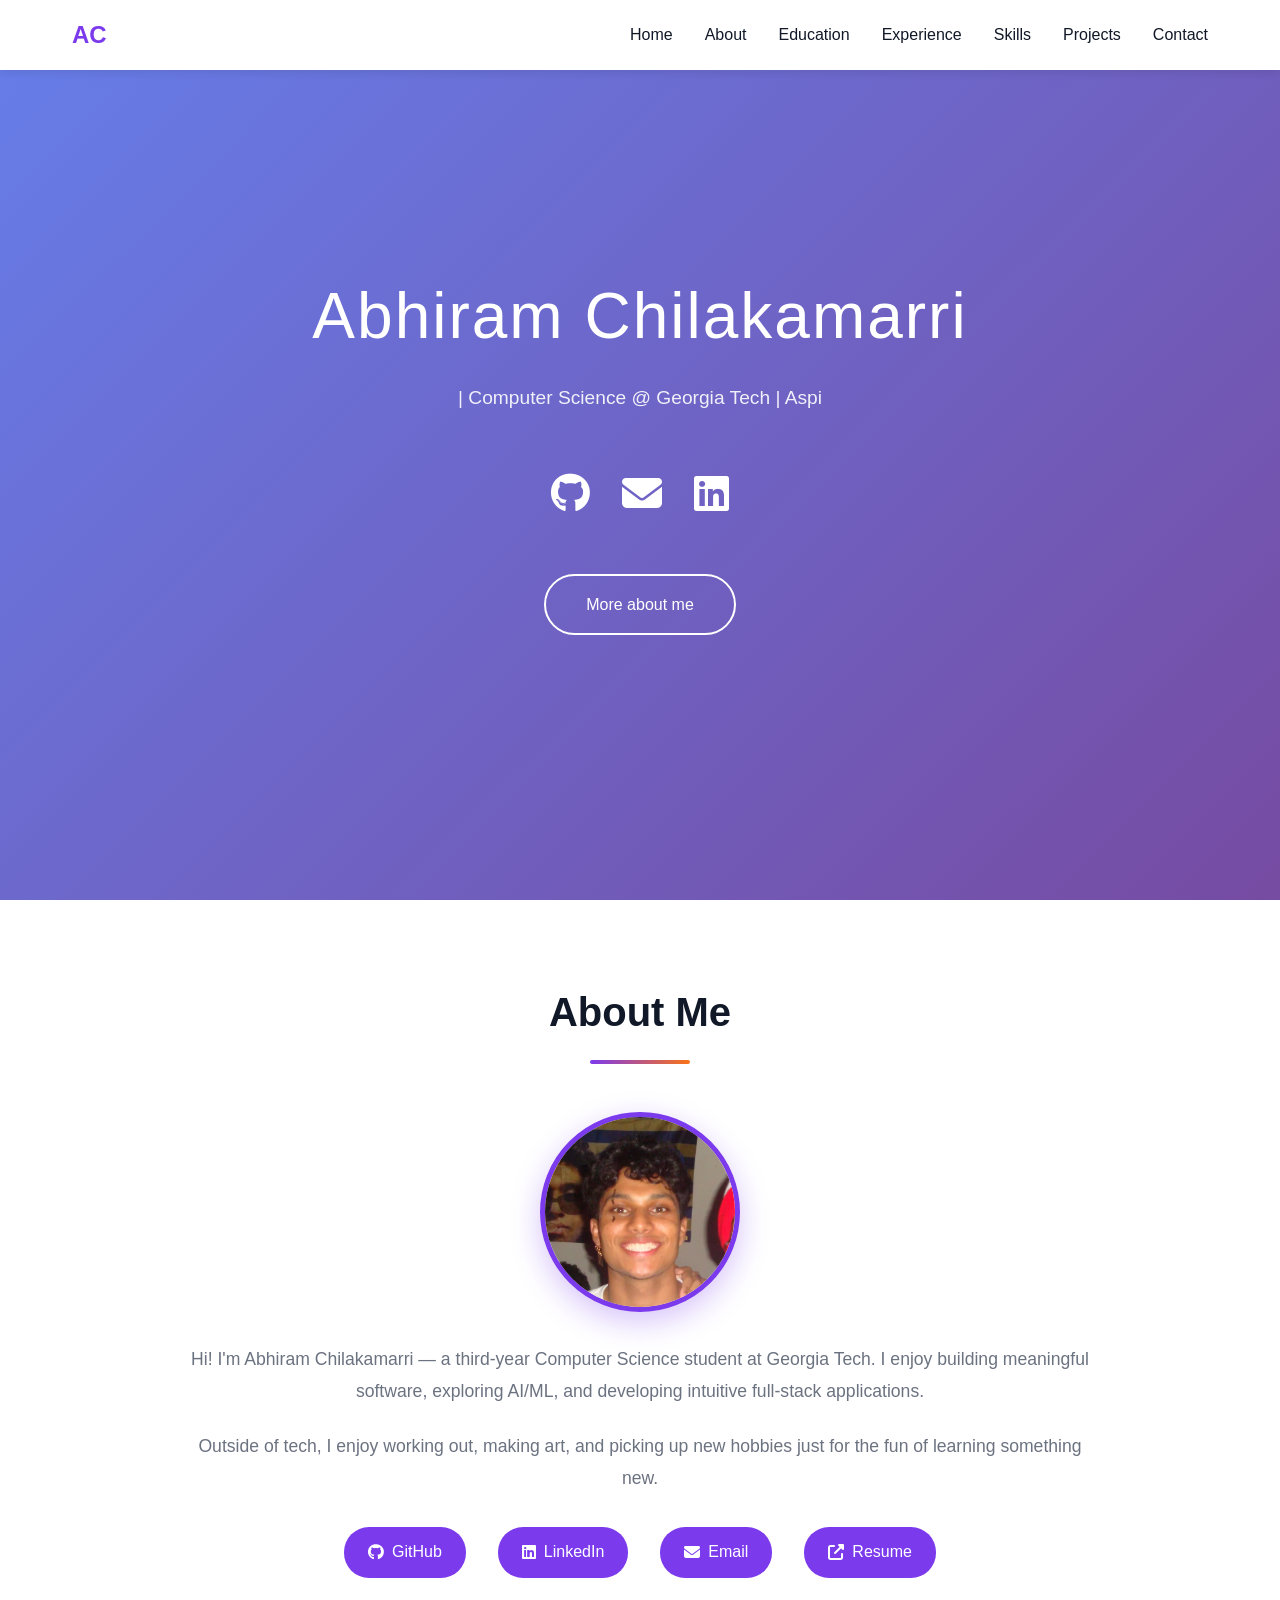
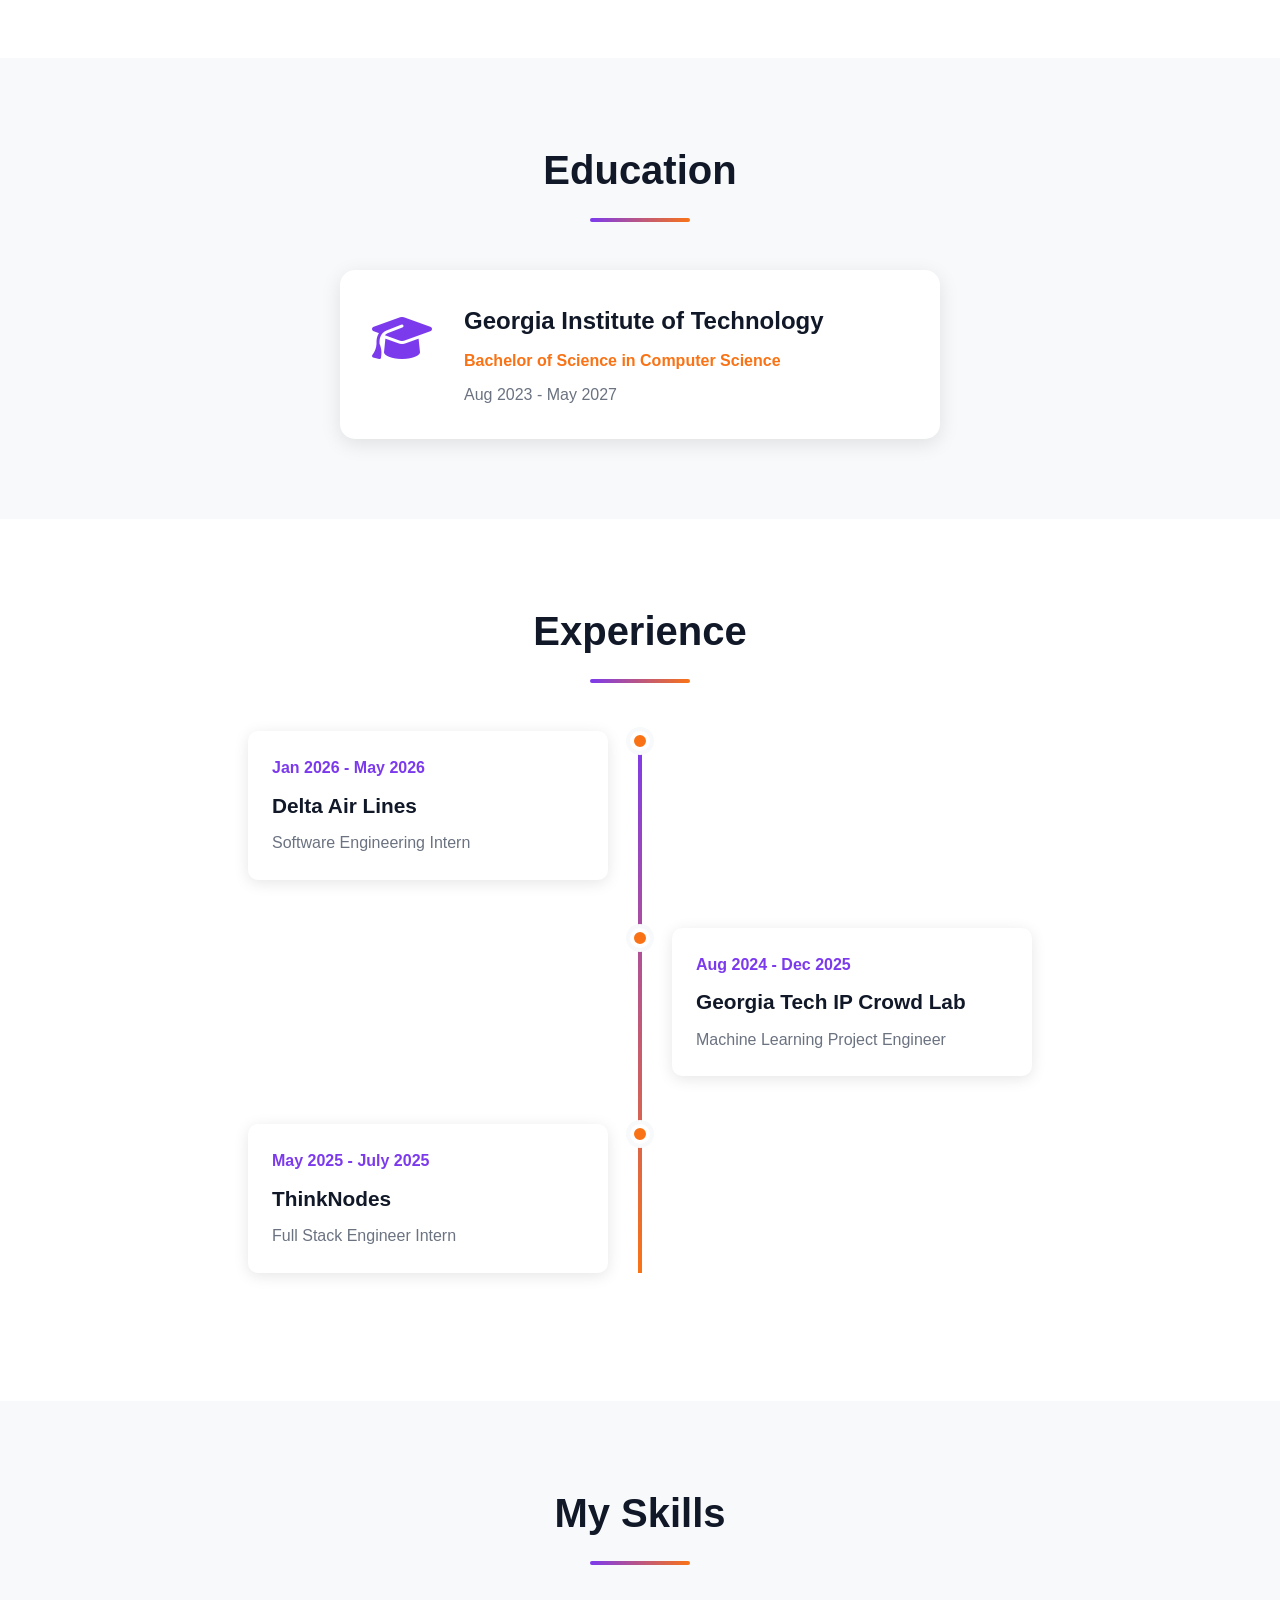
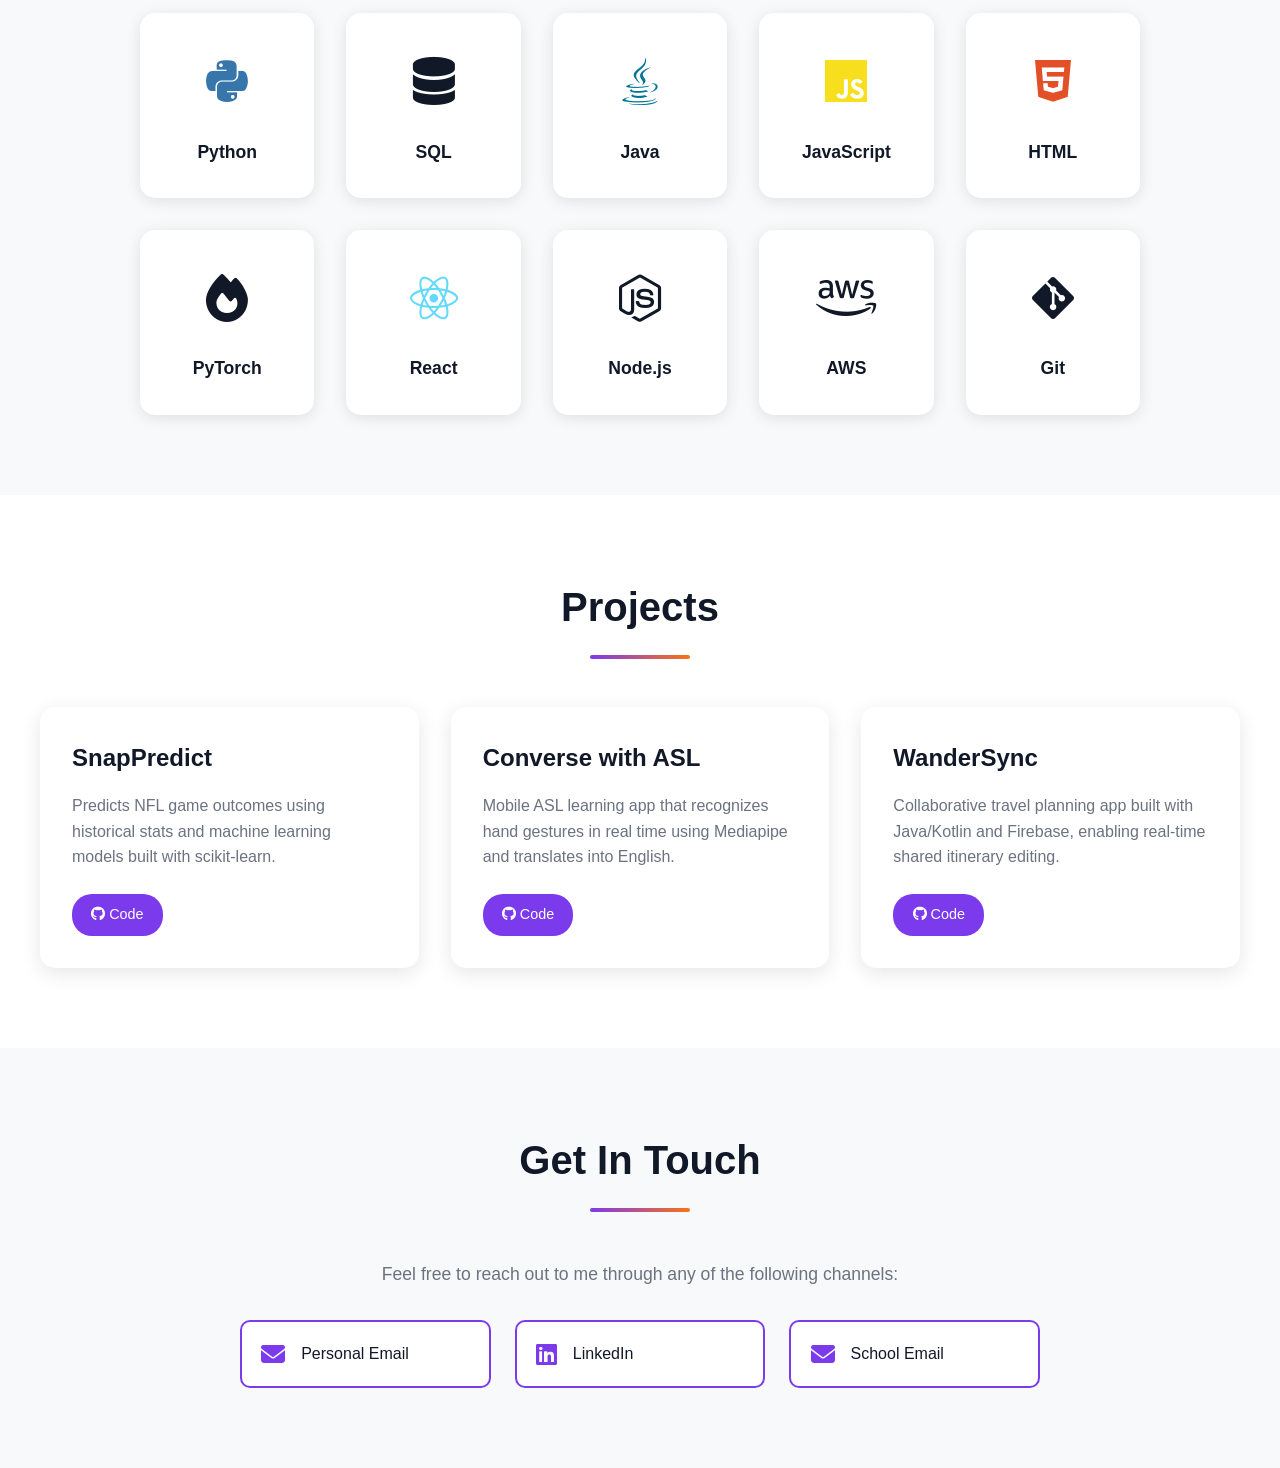
==== index.html @ 7ff41a9e "sum weird happened" ====
<!DOCTYPE html>
<html lang="en">
<head>
    <meta charset="UTF-8">
    <meta name="viewport" content="width=device-width, initial-scale=1.0">
    <title>Abhiram Chilakamarri - Portfolio</title>
    <link rel="stylesheet" href="styles.css">
    <link rel="stylesheet" href="https://cdnjs.cloudflare.com/ajax/libs/font-awesome/6.4.0/css/all.min.css">
</head>
<body>
    <!-- Navigation -->
    <nav class="navbar">
        <div class="nav-container">
            <a href="#intro" class="nav-logo">AC</a>
            <ul class="nav-menu">
                <li><a href="#intro" class="nav-link">Home</a></li>
                <li><a href="#about" class="nav-link">About</a></li>
                <li><a href="#education" class="nav-link">Education</a></li>
                <li><a href="#experience" class="nav-link">Experience</a></li>
                <li><a href="#skills" class="nav-link">Skills</a></li>
                <li><a href="#projects" class="nav-link">Projects</a></li>
                <li><a href="#contact" class="nav-link">Contact</a></li>
            </ul>
        </div>
    </nav>

    <!-- Intro Section -->
    <section id="intro" class="intro-section">
        <div class="intro-content">
            <h1 class="intro-name">Abhiram Chilakamarri</h1>
            <p class="intro-title">| Computer Science @ Georgia Tech | Aspiring SWE Developer / AI/ML Engineer |</p>
            
            <div class="social-icons">
                <a href="https://github.com/abhiramchil" target="_blank" aria-label="GitHub"><i class="fab fa-github"></i></a>
                <a href="mailto:abhiram.chilak@gmail.com" target="_blank" aria-label="Instagram"><i class="fas fa-envelope"></i></a>
                <a href="https://www.linkedin.com/in/abhiramchil/" target="_blank" aria-label="LinkedIn"><i class="fab fa-linkedin"></i></a>
            </div>
            
            <a href="#about" class="cta-button">More about me</a>
        </div>
    </section>

    <!-- About Section -->
    <section id="about" class="section">
        <div class="container">
            <h2 class="section-title">About Me</h2>
            <div class="about-content">
                <div class="about-image-container">
                    <img src="pfp.png" alt="Abhiram Chilakamarri" class="about-image">
                </div>
                <div class="about-text">
                    <p>Hi! I'm Abhiram Chilakamarri — a third-year Computer Science student at Georgia Tech. I enjoy building meaningful software, exploring AI/ML, and developing intuitive full-stack applications.</p>
                    <p>Outside of tech, I enjoy working out, making art, and picking up new hobbies just for the fun of learning something new.</p>
                </div>
                <div class="about-links">
                    <a href="https://github.com/abhiramchil" target="_blank" class="about-link">
                        <i class="fab fa-github"></i> GitHub
                    </a>
                    <a href="https://www.linkedin.com/in/abhiramchil/" target="_blank" class="about-link">
                        <i class="fab fa-linkedin"></i> LinkedIn
                    </a>
                    <a href="mailto:abhiram.chilak@gmail.com" class="about-link">
                        <i class="fas fa-envelope"></i> Email
                    </a>
                    <a href="AbhiramChilakamarri_Resume.pdf" class="about-link">
                        <i class="fas fa-external-link-alt"></i> Resume
                    </a>
                </div>
            </div>
        </div>
    </section>

    <!-- Education Section -->
    <section id="education" class="section section-alt">
        <div class="container">
            <h2 class="section-title">Education</h2>
            <div class="education-card">
                <div class="education-icon">
                    <i class="fas fa-graduation-cap"></i>
                </div>
                <div class="education-details">
                    <h3>Georgia Institute of Technology</h3>
                    <p class="education-degree">Bachelor of Science in Computer Science</p>
                    <p class="education-date"> Aug 2023 - May 2027 </p>
                </div>
            </div>
        </div>
    </section>

    <!-- Experience Section -->
    <section id="experience" class="section">
        <div class="container">
            <h2 class="section-title">Experience</h2>
            <div class="timeline">
                <div class="timeline-item">
                    <div class="timeline-dot"></div>
                    <div class="timeline-content">
                        <div class="timeline-date">Jan 2026 - May 2026</div>
                        <h3>Delta Air Lines</h3>
                        <p>Software Engineering Intern</p>
                    </div>
                </div>
                <div class="timeline-item">
                    <div class="timeline-dot"></div>
                    <div class="timeline-content">
                        <div class="timeline-date">Aug 2024 - Dec 2025</div>
                        <h3>Georgia Tech IP Crowd Lab</h3>
                        <p>Machine Learning Project Engineer</p>
                    </div>
                </div>
                <div class="timeline-item">
                    <div class="timeline-dot"></div>
                    <div class="timeline-content">
                        <div class="timeline-date">May 2025 - July 2025</div>
                        <h3>ThinkNodes</h3>
                        <p>Full Stack Engineer Intern</p>
                    </div>
                </div>
            </div>
        </div>
    </section>

 <!-- Skills Section -->
<section id="skills" class="section section-alt">
    <div class="container">
        <h2 class="section-title">My Skills</h2>
        <div class="skills-grid">

            <div class="skill-card">
                <div class="skill-icon python">
                    <i class="fab fa-python"></i>
                </div>
                <p>Python</p>
            </div>

            <div class="skill-card">
                <div class="skill-icon sql">
                    <i class="fas fa-database"></i>
                </div>
                <p>SQL</p>
            </div>

            <div class="skill-card">
                <div class="skill-icon java">
                    <i class="fab fa-java"></i>
                </div>
                <p>Java</p>
            </div>

            <div class="skill-card">
                <div class="skill-icon javascript">
                    <i class="fab fa-js"></i>
                </div>
                <p>JavaScript</p>
            </div>

            <div class="skill-card">
                <div class="skill-icon html">
                    <i class="fab fa-html5"></i>
                </div>
                <p>HTML</p>
            </div>

            <div class="skill-card">
                <div class="skill-icon pytorch">
                    <i class="fas fa-fire"></i>
                </div>
                <p>PyTorch</p>
            </div>

            <div class="skill-card">
                <div class="skill-icon react">
                    <i class="fab fa-react"></i>
                </div>
                <p>React</p>
            </div>

            <div class="skill-card">
                <div class="skill-icon nodejs">
                    <i class="fab fa-node-js"></i>
                </div>
                <p>Node.js</p>
            </div>

            <div class="skill-card">
                <div class="skill-icon aws">
                    <i class="fab fa-aws"></i>
                </div>
                <p>AWS</p>
            </div>

            <div class="skill-card">
                <div class="skill-icon git">
                    <i class="fab fa-git-alt"></i>
                </div>
                <p>Git</p>
            </div>

        </div>
    </div>
</section>

    <!-- Projects Section -->
    <section id="projects" class="section">
        <div class="container">
            <h2 class="section-title">Projects</h2>
            <div class="projects-grid">
                <div class="project-card">
                    <div class="project-content">
                        <h3>SnapPredict</h3>
                        <p>Predicts NFL game outcomes using historical stats and machine learning models built with scikit-learn.</p>
                        <div class="project-links">
                            <a href="https://github.com/SidSrinivasan05/SnapPredict" target="_blank"><i class="fab fa-github"></i> Code</a>
                        </div>
                    </div>
                </div>
                <div class="project-card">
                    <div class="project-content">
                        <h3>Converse with ASL</h3>
                        <p>Mobile ASL learning app that recognizes hand gestures in real time using Mediapipe and translates into English.</p>
                        <div class="project-links">
                            <a href="https://github.com/abhiramchil/SmartLoanEvaluator" target="_blank"><i class="fab fa-github"></i> Code</a>
                        </div>
                    </div>
                </div>
                <div class="project-card">
                    <div class="project-content">
                        <h3>WanderSync</h3>
                        <p>Collaborative travel planning app built with Java/Kotlin and Firebase, enabling real-time shared itinerary editing.</p>
                        <div class="project-links">
                            <a href="https://github.com/abhiramchil/WanderSync" target="_blank"><i class="fab fa-github"></i> Code</a>
                        </div>
                    </div>
                </div>
            </div>
        </div>
    </section>

    <!-- Contact Section -->
    <section id="contact" class="section section-alt">
        <div class="container">
            <h2 class="section-title">Get In Touch</h2>
            <div class="contact-content">
                <p>Feel free to reach out to me through any of the following channels:</p>
                <div class="contact-links">
                    <a href="mailto:abhiram.chilak@gmail.com" class="contact-link">
                        <i class="fas fa-envelope"></i>
                        <span>Personal Email</span>
                    </a>
                    <a href="https://linkedin.com/abhiramchil" target="_blank" class="contact-link">
                        <i class="fab fa-linkedin"></i>
                        <span>LinkedIn</span>
                    </a>
                    <a href="mailto:achilakamarri6@gatech.edu" class="contact-link">
                        <i class="fas fa-envelope"></i>
                        <span>School Email</span>
                    </a>
                </div>
            </div>
        </div>
    </section>

    <script src="script.js"></script>
</body>
</html>
---- styles.css ----
* {
    margin: 0;
    padding: 0;
    box-sizing: border-box;
}

:root {
    --primary-purple: #7c3aed;
    --secondary-purple: #a78bfa;
    --primary-orange: #f97316;
    --secondary-orange: #fb923c;
    --white: #ffffff;
    --light-gray: #f8f9fa;
    --dark-gray: #1f2937;
    --text-dark: #111827;
    --text-light: #6b7280;
}

body {
    font-family: 'Segoe UI', Tahoma, Geneva, Verdana, sans-serif;
    line-height: 1.6;
    color: var(--text-dark);
    scroll-behavior: smooth;
}

/* Navbar */
.navbar {
    background: var(--white);
    box-shadow: 0 2px 10px rgba(0, 0, 0, 0.1);
    position: fixed;
    width: 100%;
    top: 0;
    z-index: 1000;
}

.nav-container {
    max-width: 1200px;
    margin: 0 auto;
    padding: 1rem 2rem;
    display: flex;
    justify-content: space-between;
    align-items: center;
}

.nav-logo {
    font-size: 1.5rem;
    font-weight: bold;
    color: var(--primary-purple);
    text-decoration: none;
}

.nav-menu {
    display: flex;
    list-style: none;
    gap: 2rem;
}

.nav-link {
    color: var(--text-dark);
    text-decoration: none;
    transition: color 0.3s;
}

.nav-link:hover {
    color: var(--primary-purple);
}

/* Intro Section */
.intro-section {
    height: 100vh;
    background: linear-gradient(135deg, #667eea 0%, #764ba2 100%);
    display: flex;
    align-items: center;
    justify-content: center;
    text-align: center;
    color: var(--white);
}

.intro-content {
    animation: fadeInUp 1s ease;
}

.intro-name {
    font-size: 4rem;
    font-weight: 300;
    letter-spacing: 2px;
    margin-bottom: 1rem;
}

.intro-title {
    font-size: 1.2rem;
    font-weight: 300;
    margin-bottom: 3rem;
    opacity: 0.9;
}

.social-icons {
    display: flex;
    gap: 2rem;
    justify-content: center;
    margin-bottom: 3rem;
}

.social-icons a {
    color: var(--white);
    font-size: 2.5rem;
    transition: transform 0.3s, opacity 0.3s;
}

.social-icons a:hover {
    transform: scale(1.1);
    opacity: 0.8;
}

.cta-button {
    display: inline-block;
    padding: 1rem 2.5rem;
    border: 2px solid var(--white);
    color: var(--white);
    text-decoration: none;
    border-radius: 50px;
    transition: all 0.3s;
    font-size: 1rem;
}

.cta-button:hover {
    background: var(--white);
    color: var(--primary-purple);
}

/* Sections */
.section {
    padding: 5rem 2rem;
    background: var(--white);
}

.section-alt {
    background: var(--light-gray);
}

.container {
    max-width: 1200px;
    margin: 0 auto;
}

.section-title {
    font-size: 2.5rem;
    text-align: center;
    margin-bottom: 3rem;
    color: var(--text-dark);
    position: relative;
}

.section-title::after {
    content: '';
    display: block;
    width: 100px;
    height: 4px;
    background: linear-gradient(to right, var(--primary-purple), var(--primary-orange));
    margin: 1rem auto;
    border-radius: 2px;
}

/* About Section */
.about-content {
    max-width: 900px;
    margin: 0 auto;
    text-align: center;
}

.about-image-container {
    margin-bottom: 2rem;
    display: flex;
    justify-content: center;
}

.about-image {
    width: 200px;
    height: 200px;
    border-radius: 50%;
    object-fit: cover;
    border: 5px solid var(--primary-purple);
    box-shadow: 0 10px 30px rgba(124, 58, 237, 0.3);
    transition: transform 0.3s, box-shadow 0.3s;
}

.about-image:hover {
    transform: scale(1.05);
    box-shadow: 0 15px 40px rgba(249, 115, 22, 0.4);
    border-color: var(--primary-orange);
}

.about-text p {
    font-size: 1.1rem;
    line-height: 1.8;
    color: var(--text-light);
    margin-bottom: 1.5rem;
}

.about-links {
    display: flex;
    gap: 2rem;
    justify-content: center;
    margin-top: 2rem;
}

.about-link {
    display: flex;
    align-items: center;
    gap: 0.5rem;
    padding: 0.8rem 1.5rem;
    background: var(--primary-purple);
    color: var(--white);
    text-decoration: none;
    border-radius: 25px;
    transition: all 0.3s;
}

.about-link:hover {
    background: var(--primary-orange);
    transform: translateY(-3px);
}

/* Education Section */
.education-card {
    max-width: 600px;
    margin: 0 auto;
    display: flex;
    gap: 2rem;
    padding: 2rem;
    background: var(--white);
    border-radius: 15px;
    box-shadow: 0 5px 20px rgba(0, 0, 0, 0.1);
    transition: transform 0.3s;
}

.education-card:hover {
    transform: translateY(-5px);
}

.education-icon {
    font-size: 3rem;
    color: var(--primary-purple);
}

.education-details h3 {
    font-size: 1.5rem;
    color: var(--text-dark);
    margin-bottom: 0.5rem;
}

.education-degree {
    color: var(--primary-orange);
    font-weight: 600;
    margin-bottom: 0.5rem;
}

.education-date {
    color: var(--text-light);
}

/* Timeline */
.timeline {
    max-width: 800px;
    margin: 0 auto;
    position: relative;
}

.timeline::before {
    content: '';
    position: absolute;
    left: 50%;
    transform: translateX(-50%);
    width: 4px;
    height: 100%;
    background: linear-gradient(to bottom, var(--primary-purple), var(--primary-orange));
}

.timeline-item {
    display: flex;
    justify-content: flex-end;
    padding-right: 50%;
    position: relative;
    margin-bottom: 3rem;
}

.timeline-item:nth-child(even) {
    justify-content: flex-start;
    padding-left: 50%;
    padding-right: 0;
}

.timeline-dot {
    position: absolute;
    left: 50%;
    transform: translateX(-50%);
    width: 20px;
    height: 20px;
    background: var(--primary-orange);
    border: 4px solid var(--white);
    border-radius: 50%;
    box-shadow: 0 0 0 4px var(--light-gray);
}

.timeline-content {
    background: var(--white);
    padding: 1.5rem;
    border-radius: 10px;
    box-shadow: 0 3px 15px rgba(0, 0, 0, 0.1);
    width: 90%;
    margin-right: 2rem;
}

.timeline-item:nth-child(even) .timeline-content {
    margin-left: 2rem;
    margin-right: 0;
}

.timeline-date {
    color: var(--primary-purple);
    font-weight: 600;
    margin-bottom: 0.5rem;
}

.timeline-content h3 {
    font-size: 1.3rem;
    color: var(--text-dark);
    margin-bottom: 0.5rem;
}

.timeline-content p {
    color: var(--text-light);
}

/* Skills Section */
.skills-grid {
    display: grid;
    grid-template-columns: repeat(auto-fit, minmax(150px, 1fr));
    gap: 2rem;
    max-width: 1000px;
    margin: 0 auto;
}

.skill-card {
    background: var(--white);
    padding: 2rem;
    border-radius: 15px;
    text-align: center;
    box-shadow: 0 3px 15px rgba(0, 0, 0, 0.1);
    transition: transform 0.3s;
}

.skill-card:hover {
    transform: translateY(-10px);
}

.skill-icon {
    font-size: 3rem;
    margin-bottom: 1rem;
}

.skill-icon.python { color: #3776ab; }
.skill-icon.javascript { color: #f7df1e; }
.skill-icon.java { color: #007396; }
.skill-icon.cpp { color: #00599c; }
.skill-icon.html { color: #e34f26; }
.skill-icon.css { color: #1572b6; }
.skill-icon.react { color: #61dafb; }
.skill-icon.vscode { color: #007acc; }
.skill-icon.c { color: #a8b9cc; }
.skill-icon.mysql { color: #4479a1; }

.skill-card p {
    font-size: 1.1rem;
    color: var(--text-dark);
    font-weight: 600;
}

/* Projects Section */
.projects-grid {
    display: grid;
    grid-template-columns: repeat(auto-fit, minmax(300px, 1fr));
    gap: 2rem;
}

.project-card {
    background: var(--white);
    border-radius: 15px;
    overflow: hidden;
    box-shadow: 0 5px 20px rgba(0, 0, 0, 0.1);
    transition: transform 0.3s;
}

.project-card:hover {
    transform: translateY(-10px);
}

.project-content {
    padding: 2rem;
}

.project-content h3 {
    font-size: 1.5rem;
    color: var(--text-dark);
    margin-bottom: 1rem;
}

.project-content p {
    color: var(--text-light);
    margin-bottom: 1.5rem;
    line-height: 1.6;
}

.project-links {
    display: flex;
    gap: 1rem;
}

.project-links a {
    padding: 0.6rem 1.2rem;
    background: var(--primary-purple);
    color: var(--white);
    text-decoration: none;
    border-radius: 20px;
    transition: background 0.3s;
    font-size: 0.9rem;
}

.project-links a:hover {
    background: var(--primary-orange);
}

/* Contact Section */
.contact-content {
    max-width: 800px;
    margin: 0 auto;
    text-align: center;
}

.contact-content p {
    font-size: 1.1rem;
    color: var(--text-light);
    margin-bottom: 2rem;
}

.contact-links {
    display: grid;
    grid-template-columns: repeat(auto-fit, minmax(250px, 1fr));
    gap: 1.5rem;
}

.contact-link {
    display: flex;
    align-items: center;
    gap: 1rem;
    padding: 1.2rem;
    background: var(--white);
    border: 2px solid var(--primary-purple);
    border-radius: 10px;
    text-decoration: none;
    color: var(--text-dark);
    transition: all 0.3s;
}

.contact-link:hover {
    background: var(--primary-purple);
    color: var(--white);
    transform: translateY(-3px);
}

.contact-link i {
    font-size: 1.5rem;
    color: var(--primary-purple);
}

.contact-link:hover i {
    color: var(--white);
}

/* Footer */
.footer {
    background: var(--dark-gray);
    color: var(--white);
    text-align: center;
    padding: 2rem;
}

/* Animations */
@keyframes fadeInUp {
    from {
        opacity: 0;
        transform: translateY(30px);
    }
    to {
        opacity: 1;
        transform: translateY(0);
    }
}

/* Responsive Design */
@media (max-width: 768px) {
    .nav-menu {
        display: none;
    }
    
    .intro-name {
        font-size: 2.5rem;
    }
    
    .intro-title {
        font-size: 1rem;
    }
    
    .social-icons {
        gap: 1rem;
    }
    
    .social-icons a {
        font-size: 2rem;
    }
    
    .section-title {
        font-size: 2rem;
    }
    
    .timeline::before {
        left: 0;
    }
    
    .timeline-item,
    .timeline-item:nth-child(even) {
        padding-left: 2rem;
        padding-right: 0;
        justify-content: flex-start;
    }
    
    .timeline-dot {
        left: 0;
        transform: translateX(-50%);
    }
    
    .timeline-content,
    .timeline-item:nth-child(even) .timeline-content {
        margin-left: 1rem;
        margin-right: 0;
        width: calc(100% - 1rem);
    }
    
    .about-links,
    .project-links {
        flex-direction: column;
        align-items: center;
    }
    
    .skills-grid {
        grid-template-columns: repeat(auto-fit, minmax(120px, 1fr));
        gap: 1rem;
    }
    
}
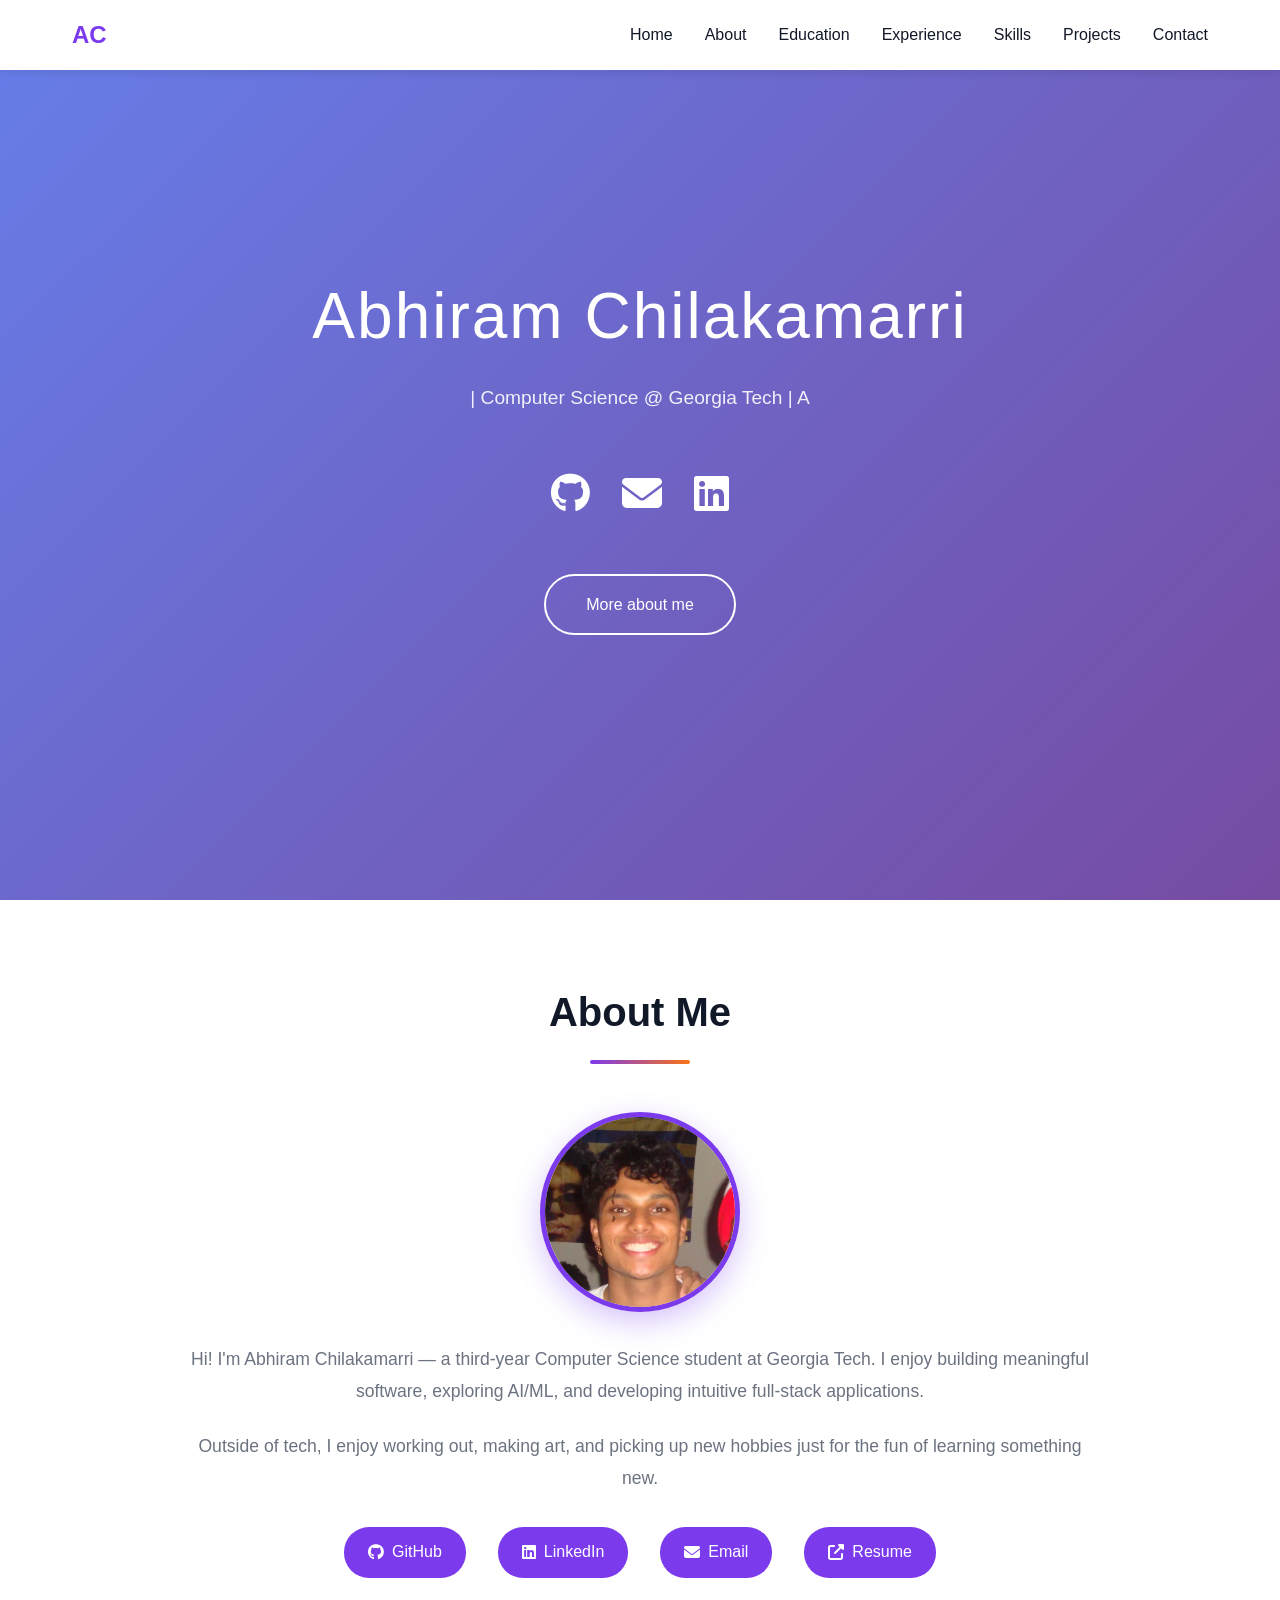
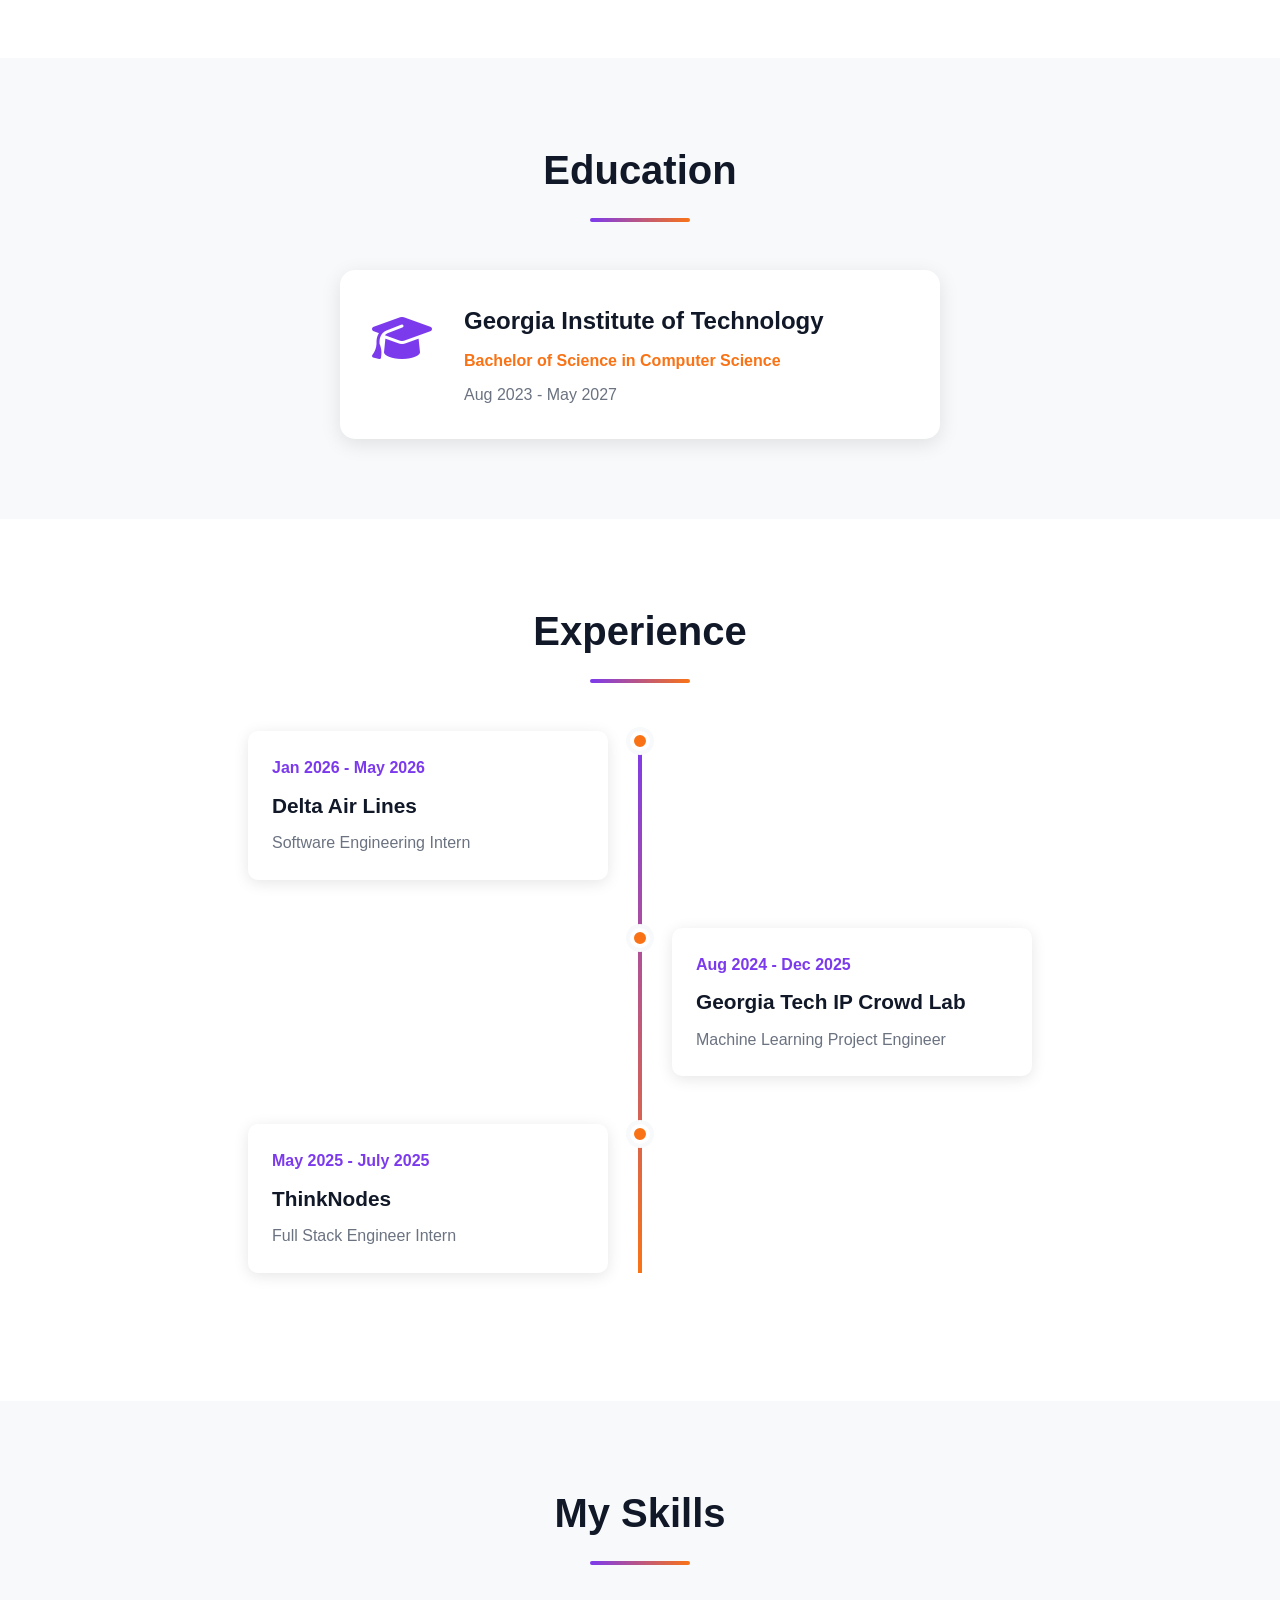
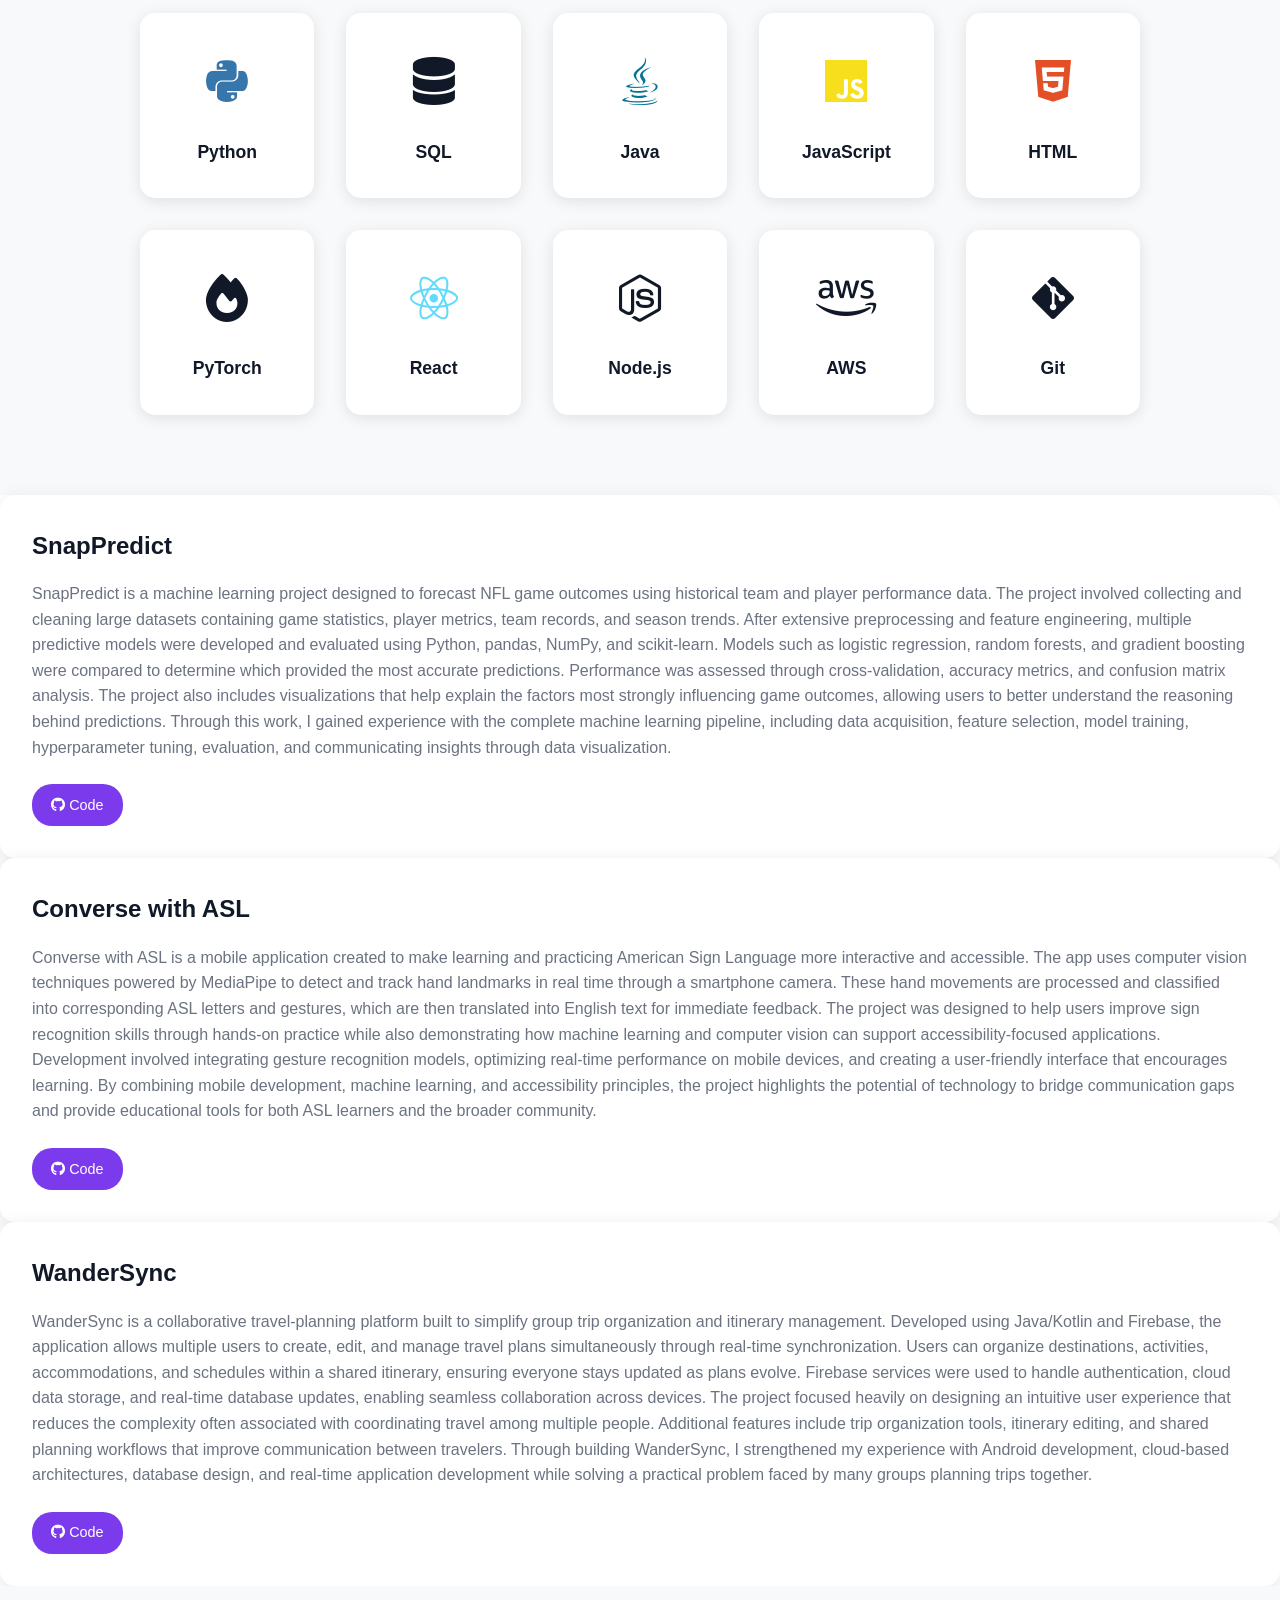
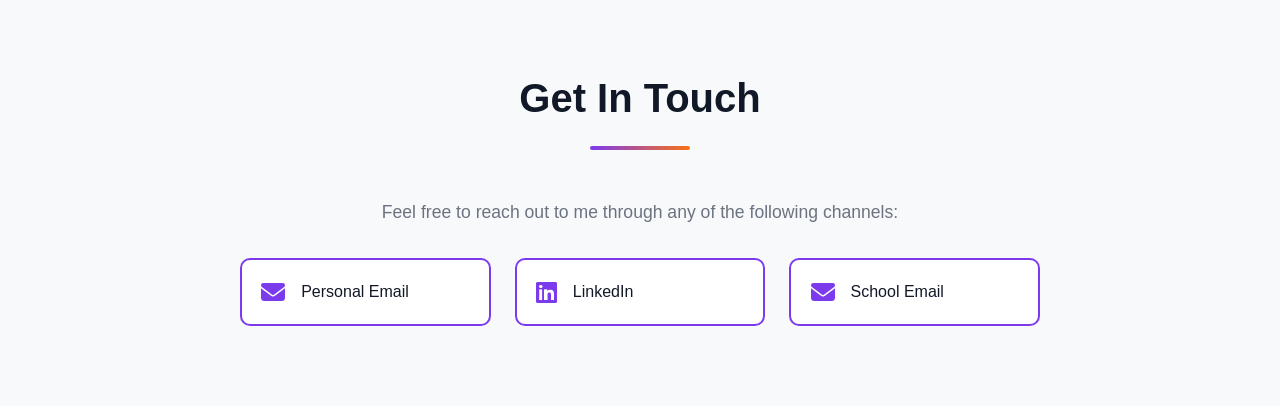
==== commit a6b0bc1e: "Update index.html" ====
--- a/index.html
+++ b/index.html
@@ -200,41 +200,41 @@
     </div>
 </section>
 
-    <!-- Projects Section -->
-    <section id="projects" class="section">
-        <div class="container">
-            <h2 class="section-title">Projects</h2>
-            <div class="projects-grid">
-                <div class="project-card">
-                    <div class="project-content">
-                        <h3>SnapPredict</h3>
-                        <p>Predicts NFL game outcomes using historical stats and machine learning models built with scikit-learn.</p>
-                        <div class="project-links">
-                            <a href="https://github.com/SidSrinivasan05/SnapPredict" target="_blank"><i class="fab fa-github"></i> Code</a>
-                        </div>
-                    </div>
-                </div>
-                <div class="project-card">
-                    <div class="project-content">
-                        <h3>Converse with ASL</h3>
-                        <p>Mobile ASL learning app that recognizes hand gestures in real time using Mediapipe and translates into English.</p>
-                        <div class="project-links">
-                            <a href="https://github.com/abhiramchil/SmartLoanEvaluator" target="_blank"><i class="fab fa-github"></i> Code</a>
-                        </div>
-                    </div>
-                </div>
-                <div class="project-card">
-                    <div class="project-content">
-                        <h3>WanderSync</h3>
-                        <p>Collaborative travel planning app built with Java/Kotlin and Firebase, enabling real-time shared itinerary editing.</p>
-                        <div class="project-links">
-                            <a href="https://github.com/abhiramchil/WanderSync" target="_blank"><i class="fab fa-github"></i> Code</a>
-                        </div>
-                    </div>
-                </div>
-            </div>
-        </div>
-    </section>
+<div class="project-card">
+    <div class="project-content">
+        <h3>SnapPredict</h3>
+        <p>
+            SnapPredict is a machine learning project designed to forecast NFL game outcomes using historical team and player performance data. The project involved collecting and cleaning large datasets containing game statistics, player metrics, team records, and season trends. After extensive preprocessing and feature engineering, multiple predictive models were developed and evaluated using Python, pandas, NumPy, and scikit-learn. Models such as logistic regression, random forests, and gradient boosting were compared to determine which provided the most accurate predictions. Performance was assessed through cross-validation, accuracy metrics, and confusion matrix analysis. The project also includes visualizations that help explain the factors most strongly influencing game outcomes, allowing users to better understand the reasoning behind predictions. Through this work, I gained experience with the complete machine learning pipeline, including data acquisition, feature selection, model training, hyperparameter tuning, evaluation, and communicating insights through data visualization.
+        </p>
+        <div class="project-links">
+            <a href="https://github.com/SidSrinivasan05/SnapPredict" target="_blank"><i class="fab fa-github"></i> Code</a>
+        </div>
+    </div>
+</div>
+
+<div class="project-card">
+    <div class="project-content">
+        <h3>Converse with ASL</h3>
+        <p>
+            Converse with ASL is a mobile application created to make learning and practicing American Sign Language more interactive and accessible. The app uses computer vision techniques powered by MediaPipe to detect and track hand landmarks in real time through a smartphone camera. These hand movements are processed and classified into corresponding ASL letters and gestures, which are then translated into English text for immediate feedback. The project was designed to help users improve sign recognition skills through hands-on practice while also demonstrating how machine learning and computer vision can support accessibility-focused applications. Development involved integrating gesture recognition models, optimizing real-time performance on mobile devices, and creating a user-friendly interface that encourages learning. By combining mobile development, machine learning, and accessibility principles, the project highlights the potential of technology to bridge communication gaps and provide educational tools for both ASL learners and the broader community.
+        </p>
+        <div class="project-links">
+            <a href="https://github.com/abhiramchil/SmartLoanEvaluator" target="_blank"><i class="fab fa-github"></i> Code</a>
+        </div>
+    </div>
+</div>
+
+<div class="project-card">
+    <div class="project-content">
+        <h3>WanderSync</h3>
+        <p>
+            WanderSync is a collaborative travel-planning platform built to simplify group trip organization and itinerary management. Developed using Java/Kotlin and Firebase, the application allows multiple users to create, edit, and manage travel plans simultaneously through real-time synchronization. Users can organize destinations, activities, accommodations, and schedules within a shared itinerary, ensuring everyone stays updated as plans evolve. Firebase services were used to handle authentication, cloud data storage, and real-time database updates, enabling seamless collaboration across devices. The project focused heavily on designing an intuitive user experience that reduces the complexity often associated with coordinating travel among multiple people. Additional features include trip organization tools, itinerary editing, and shared planning workflows that improve communication between travelers. Through building WanderSync, I strengthened my experience with Android development, cloud-based architectures, database design, and real-time application development while solving a practical problem faced by many groups planning trips together.
+        </p>
+        <div class="project-links">
+            <a href="https://github.com/abhiramchil/WanderSync" target="_blank"><i class="fab fa-github"></i> Code</a>
+        </div>
+    </div>
+</div>
 
     <!-- Contact Section -->
     <section id="contact" class="section section-alt">
@@ -262,4 +262,4 @@
 
     <script src="script.js"></script>
 </body>
-</html>+</html>
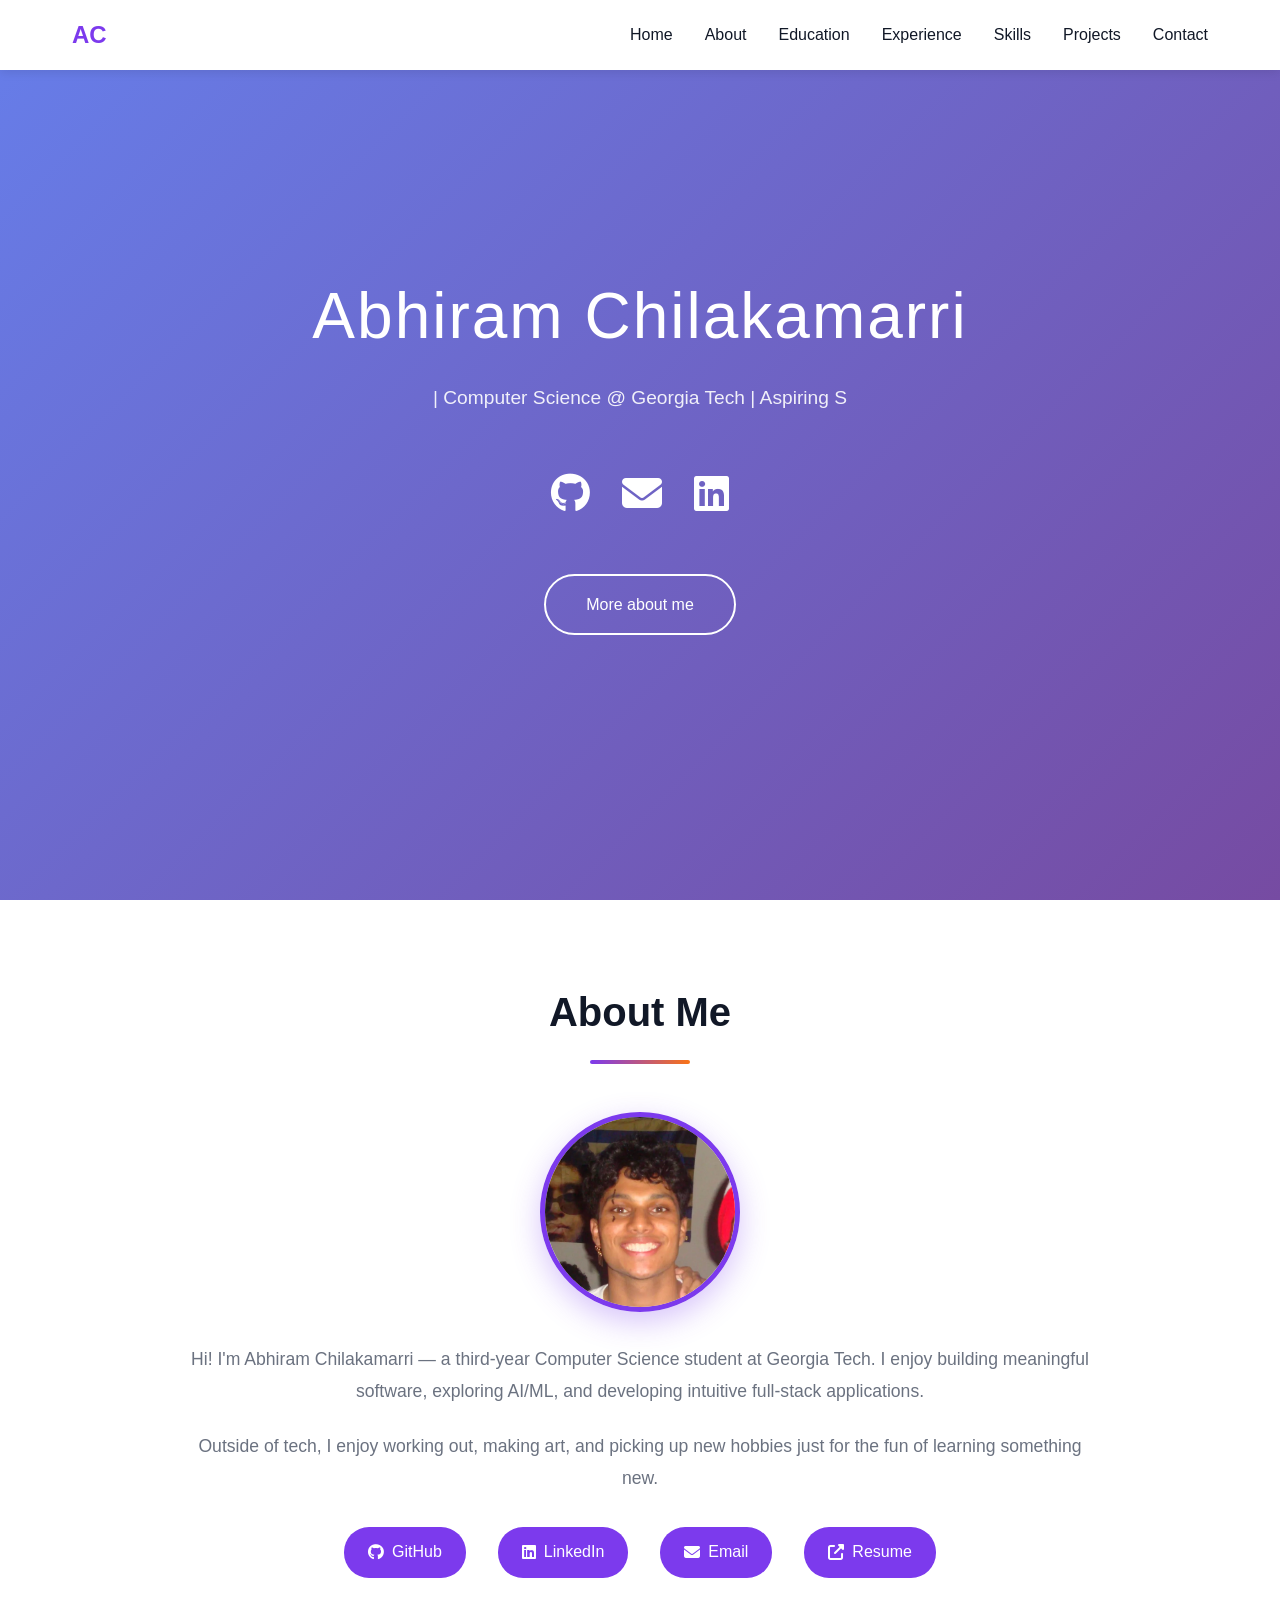
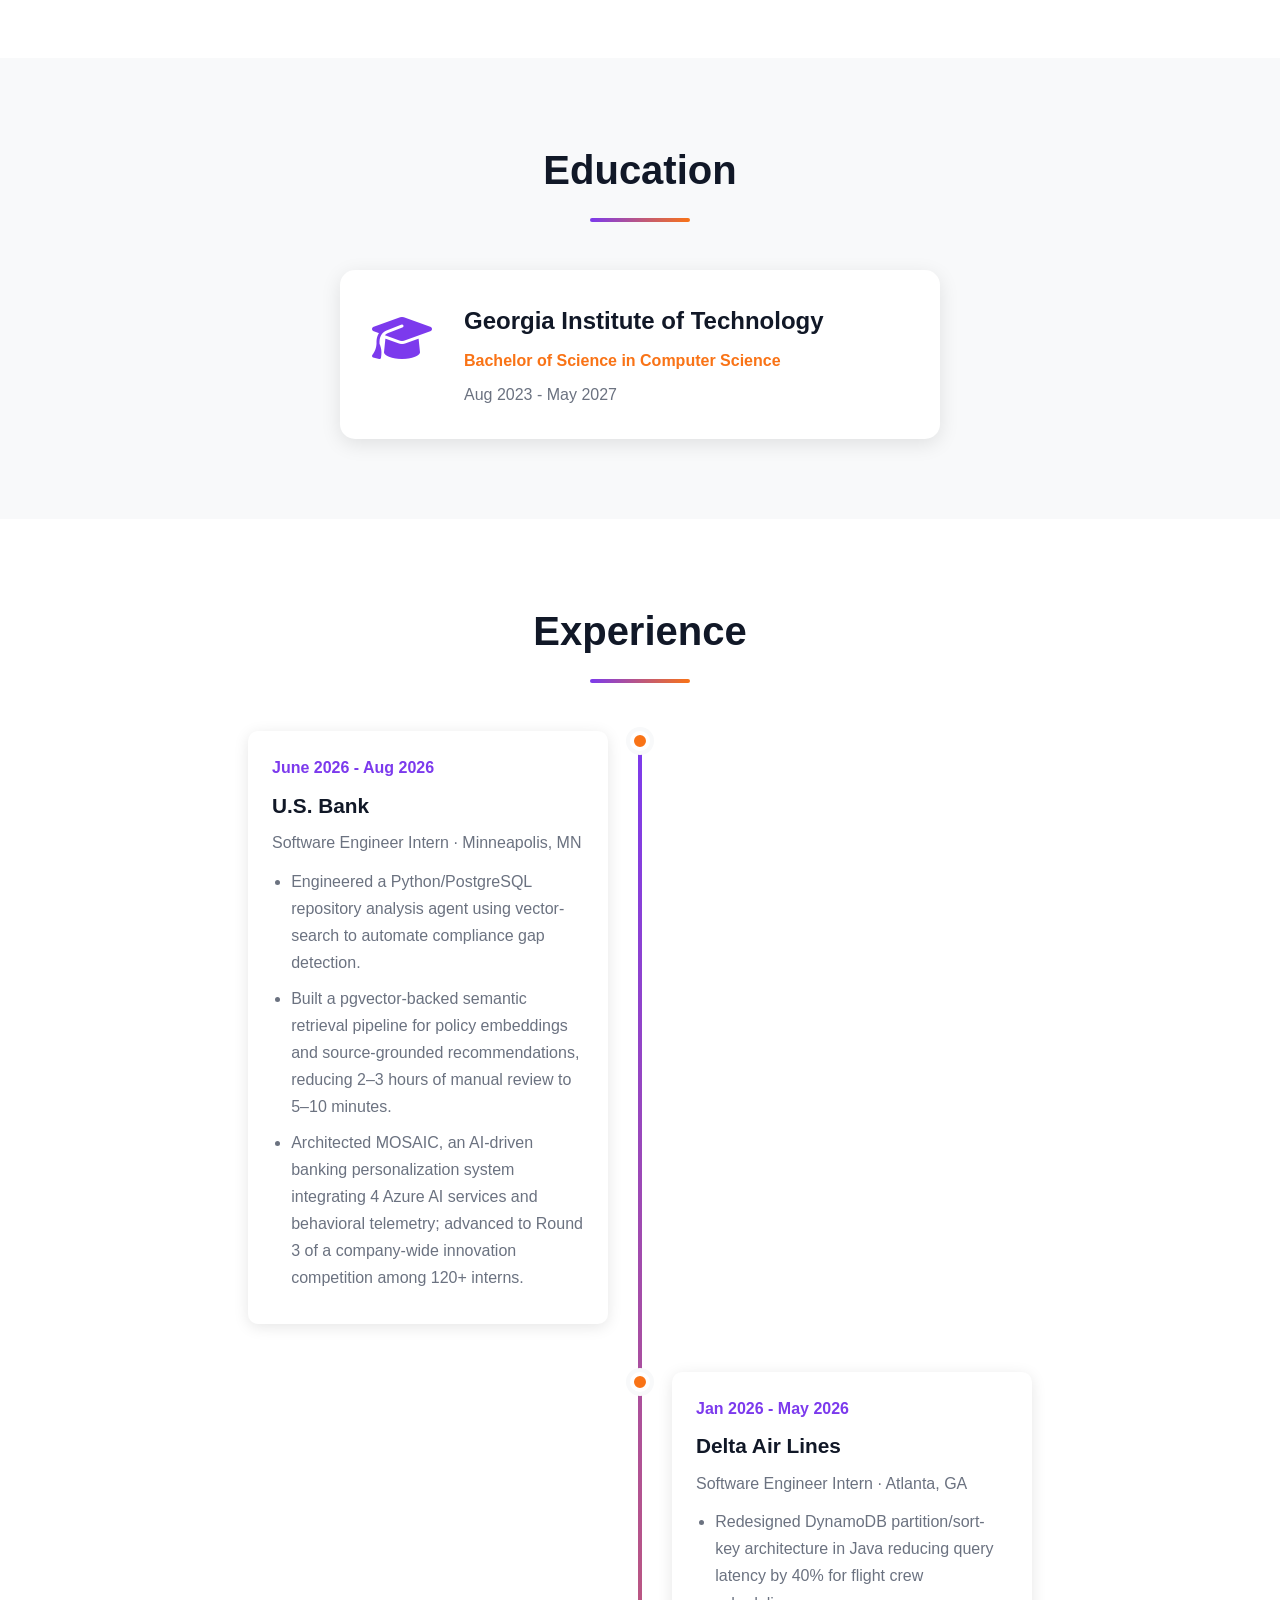
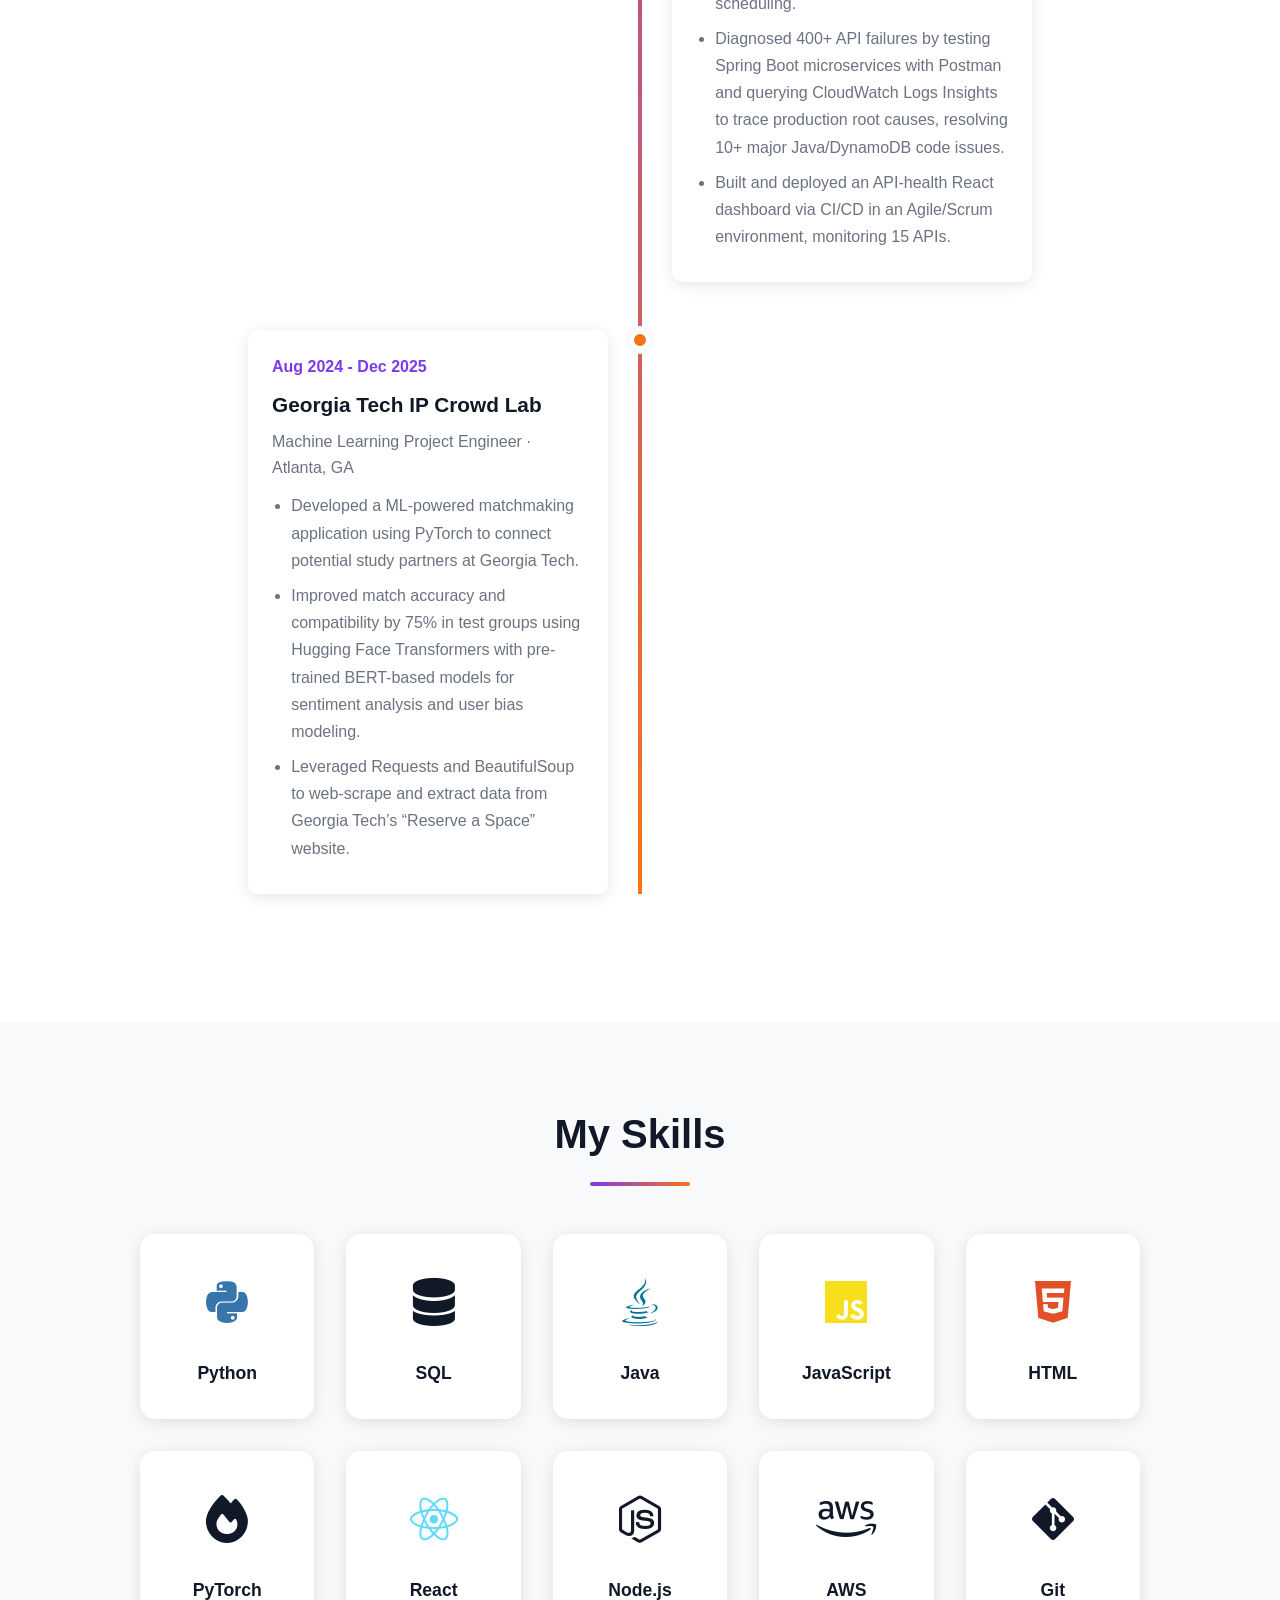
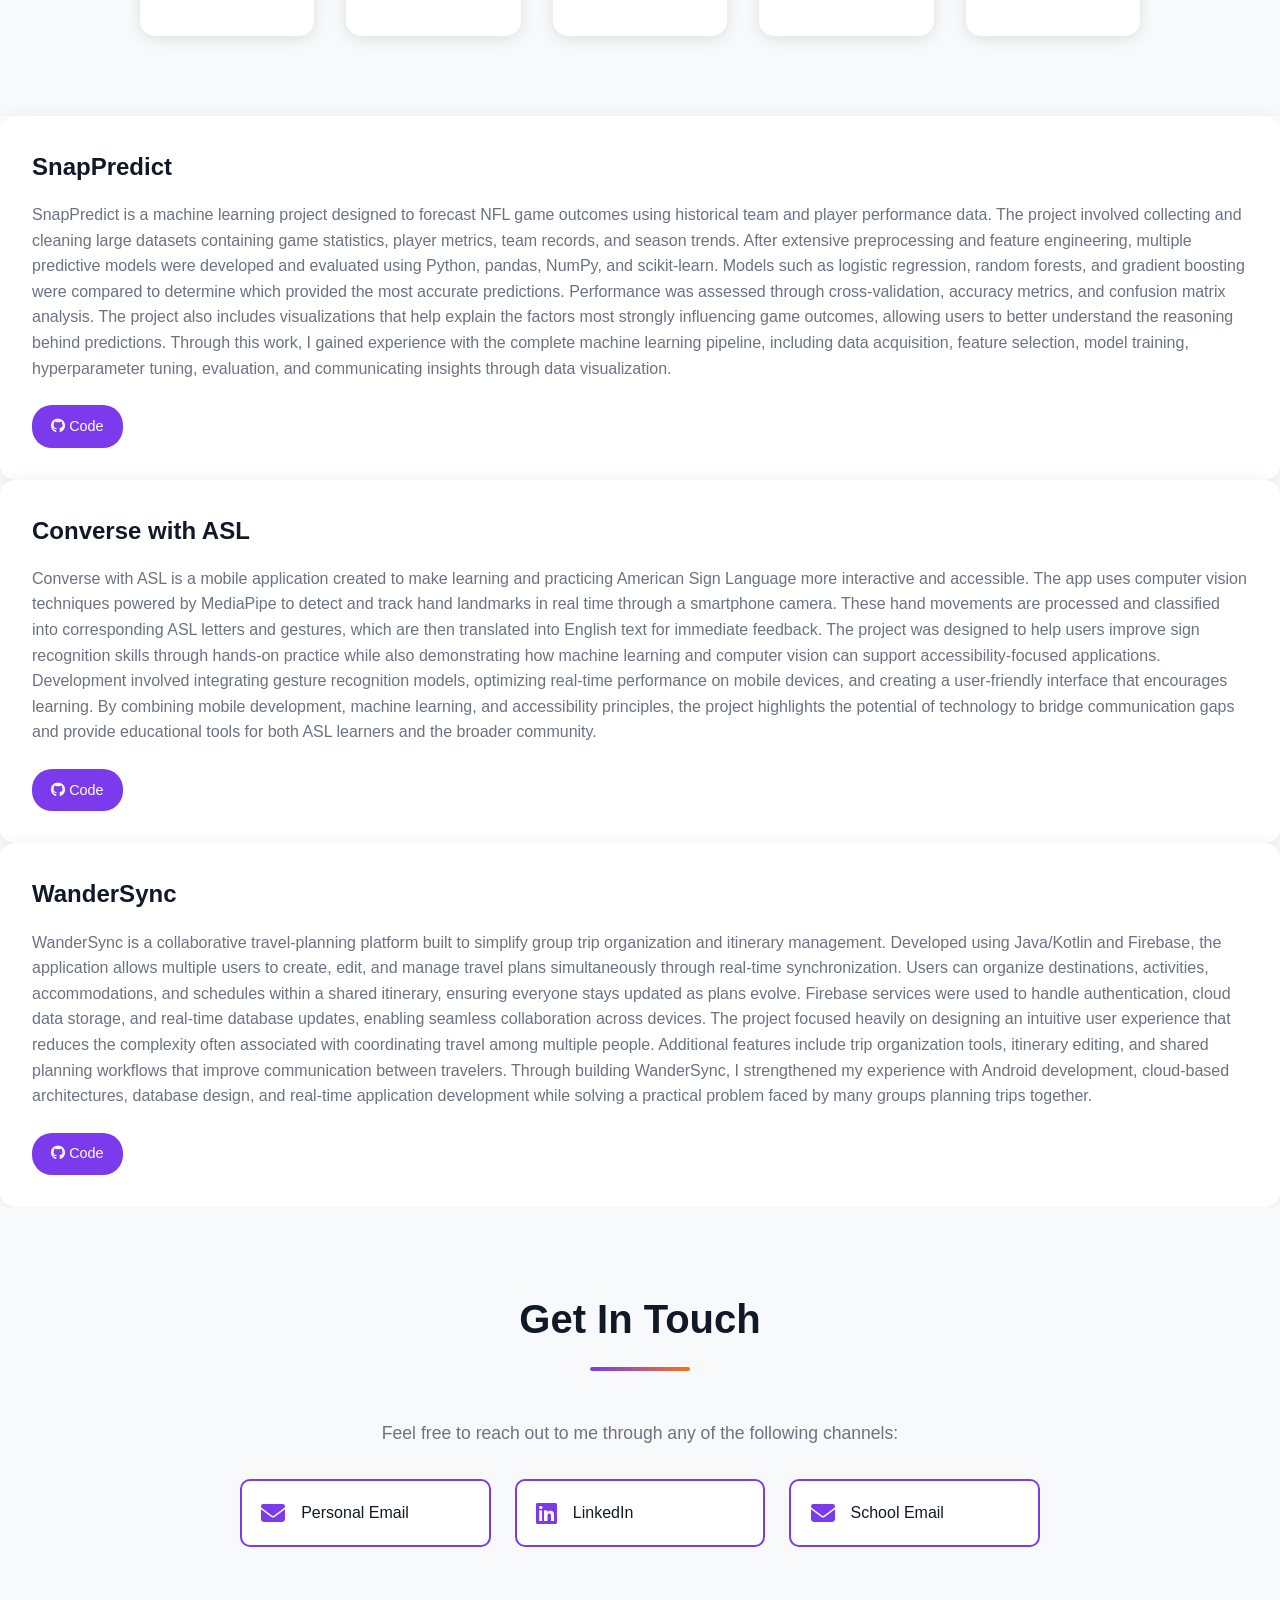
==== commit 4e1b9430: "updated resume and experiences section" ====
--- a/index.html
+++ b/index.html
@@ -95,9 +95,27 @@
                 <div class="timeline-item">
                     <div class="timeline-dot"></div>
                     <div class="timeline-content">
+                        <div class="timeline-date">June 2026 - Aug 2026</div>
+                        <h3>U.S. Bank</h3>
+                        <p>Software Engineer Intern · Minneapolis, MN</p>
+                        <ul class="timeline-bullets">
+                            <li>Engineered a Python/PostgreSQL repository analysis agent using vector-search to automate compliance gap detection.</li>
+                            <li>Built a pgvector-backed semantic retrieval pipeline for policy embeddings and source-grounded recommendations, reducing 2–3 hours of manual review to 5–10 minutes.</li>
+                            <li>Architected MOSAIC, an AI-driven banking personalization system integrating 4 Azure AI services and behavioral telemetry; advanced to Round 3 of a company-wide innovation competition among 120+ interns.</li>
+                        </ul>
+                    </div>
+                </div>
+                <div class="timeline-item">
+                    <div class="timeline-dot"></div>
+                    <div class="timeline-content">
                         <div class="timeline-date">Jan 2026 - May 2026</div>
                         <h3>Delta Air Lines</h3>
-                        <p>Software Engineering Intern</p>
+                        <p>Software Engineer Intern · Atlanta, GA</p>
+                        <ul class="timeline-bullets">
+                            <li>Redesigned DynamoDB partition/sort-key architecture in Java reducing query latency by 40% for flight crew scheduling.</li>
+                            <li>Diagnosed 400+ API failures by testing Spring Boot microservices with Postman and querying CloudWatch Logs Insights to trace production root causes, resolving 10+ major Java/DynamoDB code issues.</li>
+                            <li>Built and deployed an API-health React dashboard via CI/CD in an Agile/Scrum environment, monitoring 15 APIs.</li>
+                        </ul>
                     </div>
                 </div>
                 <div class="timeline-item">
@@ -105,15 +123,12 @@
                     <div class="timeline-content">
                         <div class="timeline-date">Aug 2024 - Dec 2025</div>
                         <h3>Georgia Tech IP Crowd Lab</h3>
-                        <p>Machine Learning Project Engineer</p>
-                    </div>
-                </div>
-                <div class="timeline-item">
-                    <div class="timeline-dot"></div>
-                    <div class="timeline-content">
-                        <div class="timeline-date">May 2025 - July 2025</div>
-                        <h3>ThinkNodes</h3>
-                        <p>Full Stack Engineer Intern</p>
+                        <p>Machine Learning Project Engineer · Atlanta, GA</p>
+                        <ul class="timeline-bullets">
+                            <li>Developed a ML-powered matchmaking application using PyTorch to connect potential study partners at Georgia Tech.</li>
+                            <li>Improved match accuracy and compatibility by 75% in test groups using Hugging Face Transformers with pre-trained BERT-based models for sentiment analysis and user bias modeling.</li>
+                            <li>Leveraged Requests and BeautifulSoup to web-scrape and extract data from Georgia Tech’s “Reserve a Space” website.</li>
+                        </ul>
                     </div>
                 </div>
             </div>
--- a/styles.css
+++ b/styles.css
@@ -330,6 +330,18 @@
 
 .timeline-content p {
     color: var(--text-light);
+    margin-bottom: 0.75rem;
+}
+
+.timeline-bullets {
+    margin: 0;
+    padding-left: 1.2rem;
+    color: var(--text-light);
+    line-height: 1.7;
+}
+
+.timeline-bullets li {
+    margin-bottom: 0.5rem;
 }
 
 /* Skills Section */
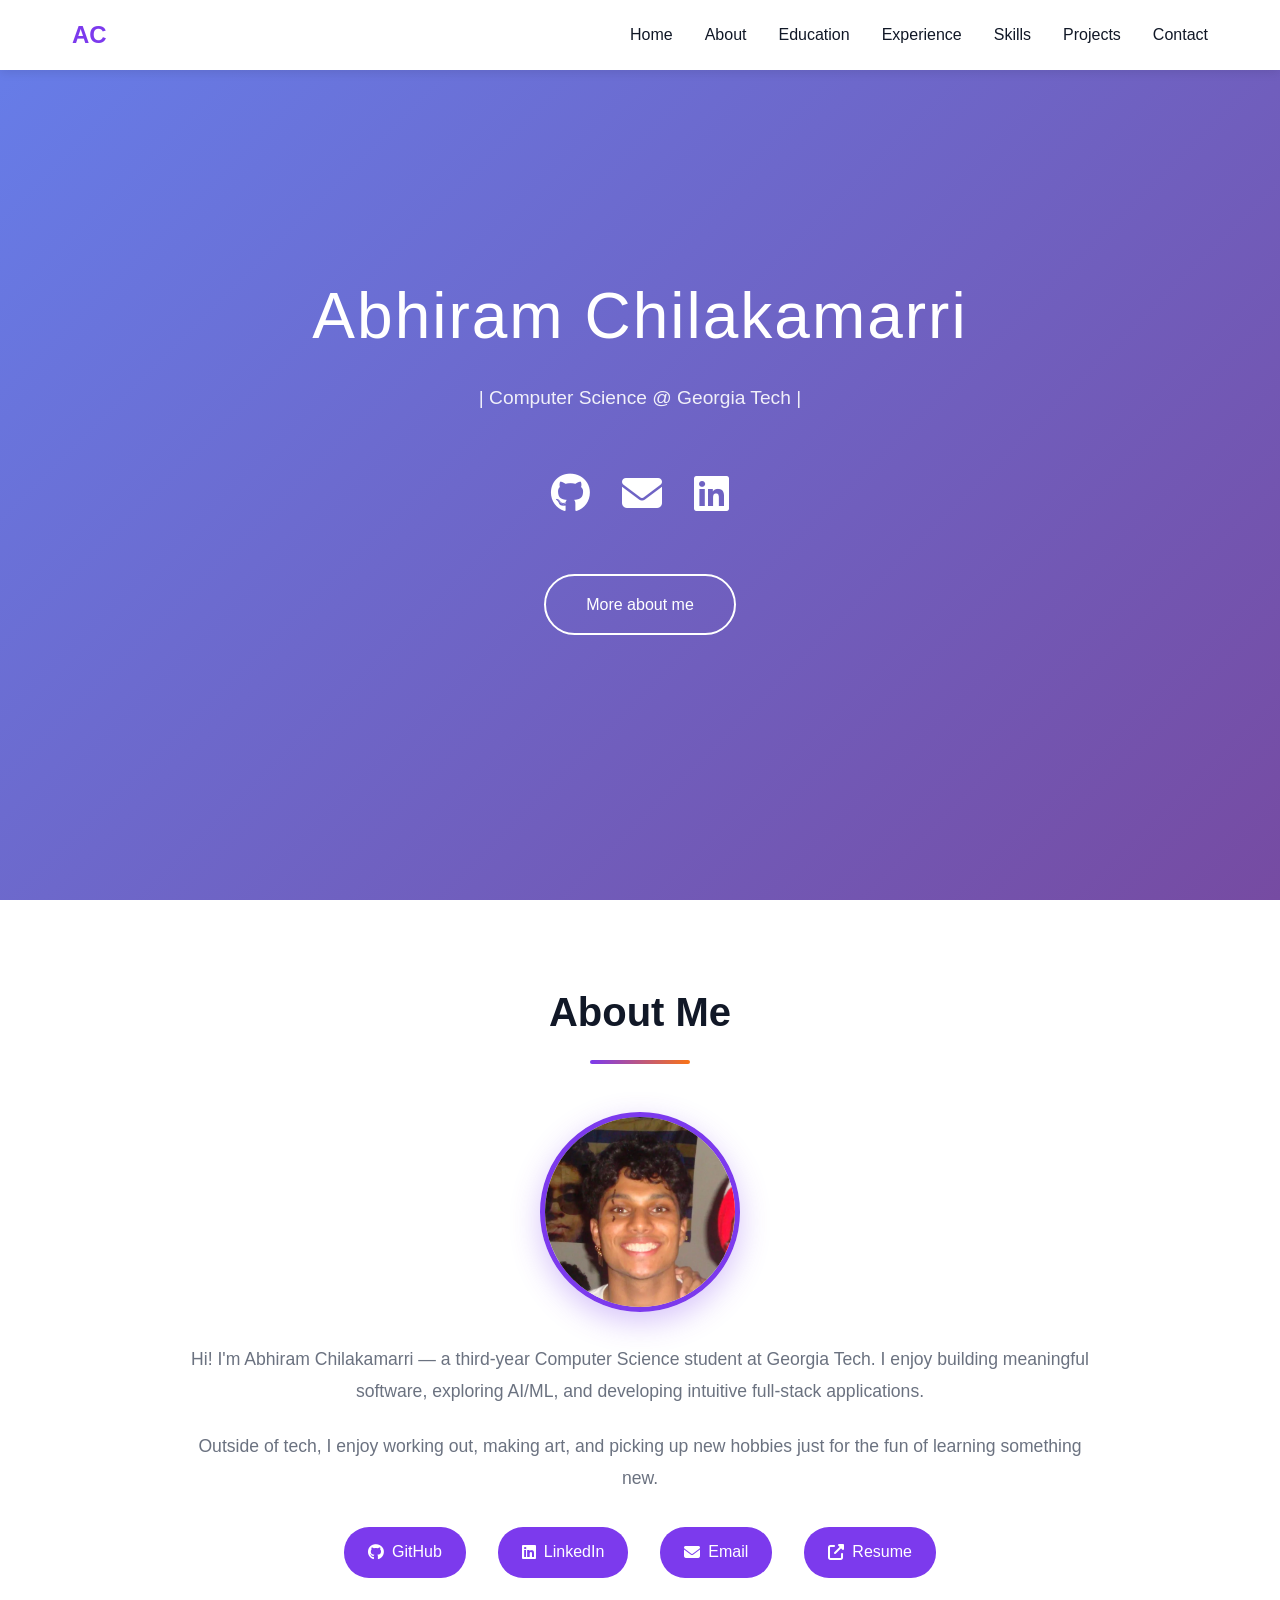
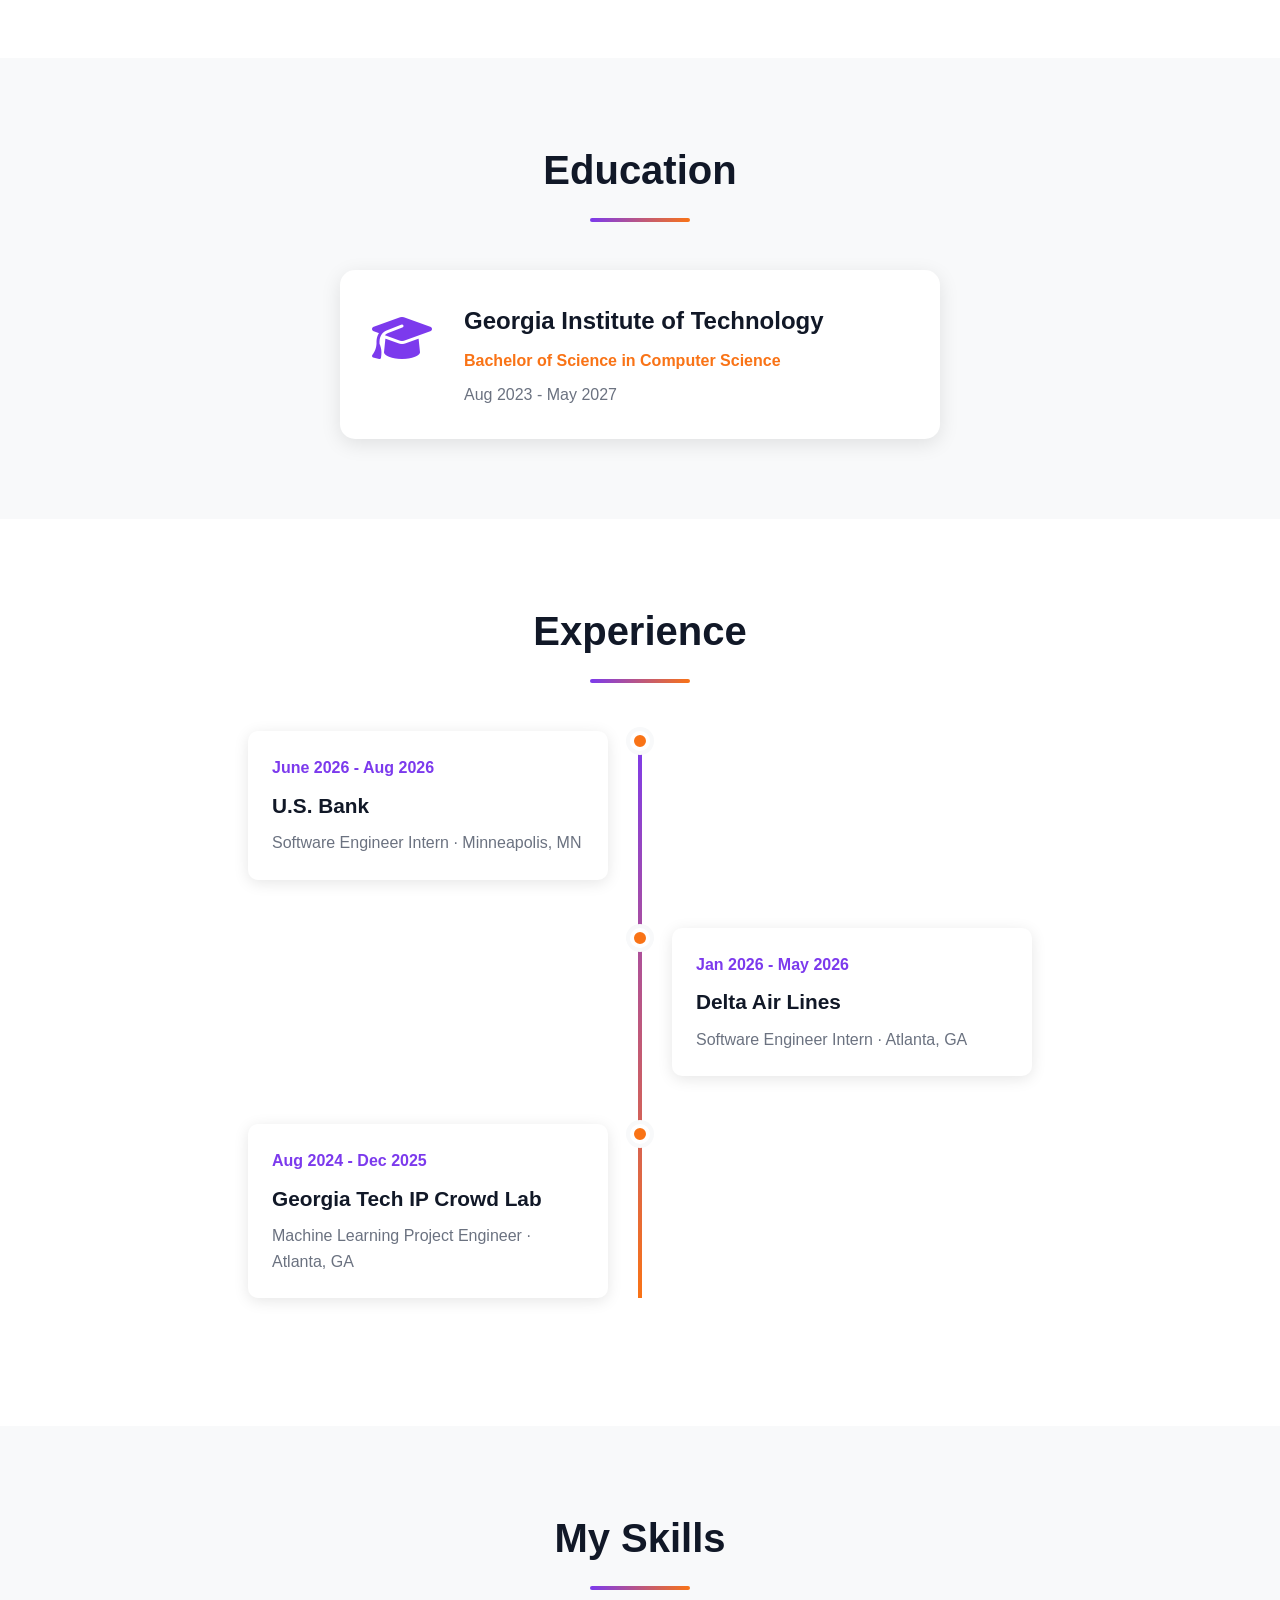
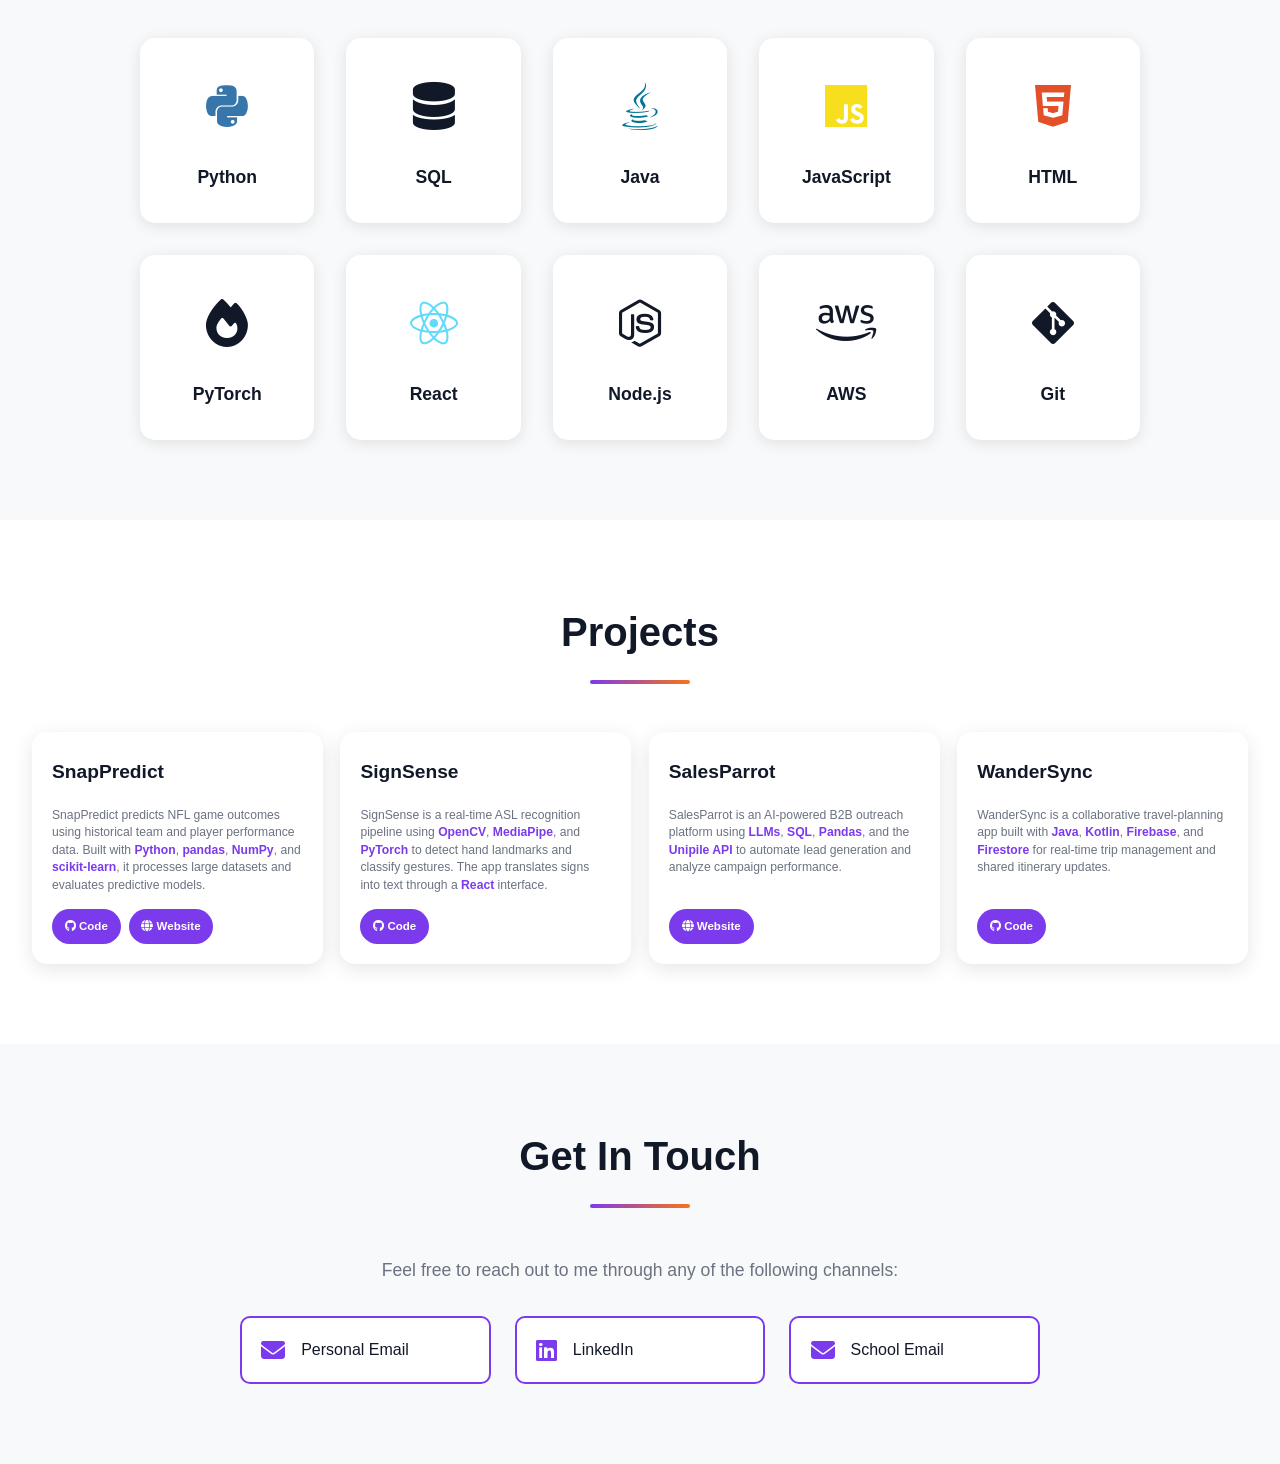
==== commit 62a55130: "updated proj section" ====
--- a/index.html
+++ b/index.html
@@ -98,11 +98,6 @@
                         <div class="timeline-date">June 2026 - Aug 2026</div>
                         <h3>U.S. Bank</h3>
                         <p>Software Engineer Intern · Minneapolis, MN</p>
-                        <ul class="timeline-bullets">
-                            <li>Engineered a Python/PostgreSQL repository analysis agent using vector-search to automate compliance gap detection.</li>
-                            <li>Built a pgvector-backed semantic retrieval pipeline for policy embeddings and source-grounded recommendations, reducing 2–3 hours of manual review to 5–10 minutes.</li>
-                            <li>Architected MOSAIC, an AI-driven banking personalization system integrating 4 Azure AI services and behavioral telemetry; advanced to Round 3 of a company-wide innovation competition among 120+ interns.</li>
-                        </ul>
                     </div>
                 </div>
                 <div class="timeline-item">
@@ -111,11 +106,6 @@
                         <div class="timeline-date">Jan 2026 - May 2026</div>
                         <h3>Delta Air Lines</h3>
                         <p>Software Engineer Intern · Atlanta, GA</p>
-                        <ul class="timeline-bullets">
-                            <li>Redesigned DynamoDB partition/sort-key architecture in Java reducing query latency by 40% for flight crew scheduling.</li>
-                            <li>Diagnosed 400+ API failures by testing Spring Boot microservices with Postman and querying CloudWatch Logs Insights to trace production root causes, resolving 10+ major Java/DynamoDB code issues.</li>
-                            <li>Built and deployed an API-health React dashboard via CI/CD in an Agile/Scrum environment, monitoring 15 APIs.</li>
-                        </ul>
                     </div>
                 </div>
                 <div class="timeline-item">
@@ -124,11 +114,6 @@
                         <div class="timeline-date">Aug 2024 - Dec 2025</div>
                         <h3>Georgia Tech IP Crowd Lab</h3>
                         <p>Machine Learning Project Engineer · Atlanta, GA</p>
-                        <ul class="timeline-bullets">
-                            <li>Developed a ML-powered matchmaking application using PyTorch to connect potential study partners at Georgia Tech.</li>
-                            <li>Improved match accuracy and compatibility by 75% in test groups using Hugging Face Transformers with pre-trained BERT-based models for sentiment analysis and user bias modeling.</li>
-                            <li>Leveraged Requests and BeautifulSoup to web-scrape and extract data from Georgia Tech’s “Reserve a Space” website.</li>
-                        </ul>
                     </div>
                 </div>
             </div>
@@ -215,41 +200,69 @@
     </div>
 </section>
 
-<div class="project-card">
-    <div class="project-content">
-        <h3>SnapPredict</h3>
-        <p>
-            SnapPredict is a machine learning project designed to forecast NFL game outcomes using historical team and player performance data. The project involved collecting and cleaning large datasets containing game statistics, player metrics, team records, and season trends. After extensive preprocessing and feature engineering, multiple predictive models were developed and evaluated using Python, pandas, NumPy, and scikit-learn. Models such as logistic regression, random forests, and gradient boosting were compared to determine which provided the most accurate predictions. Performance was assessed through cross-validation, accuracy metrics, and confusion matrix analysis. The project also includes visualizations that help explain the factors most strongly influencing game outcomes, allowing users to better understand the reasoning behind predictions. Through this work, I gained experience with the complete machine learning pipeline, including data acquisition, feature selection, model training, hyperparameter tuning, evaluation, and communicating insights through data visualization.
-        </p>
-        <div class="project-links">
-            <a href="https://github.com/SidSrinivasan05/SnapPredict" target="_blank"><i class="fab fa-github"></i> Code</a>
+<section id="projects" class="section">
+    <div class="container">
+        <h2 class="section-title">Projects</h2>
+        <div class="projects-grid">
+            <div class="project-card">
+                <div class="project-content">
+                    <div class="project-header">
+                        <h3>SnapPredict</h3>
+                    </div>
+                    <p class="project-description">
+                        SnapPredict predicts NFL game outcomes using historical team and player performance data. Built with <strong>Python</strong>, <strong>pandas</strong>, <strong>NumPy</strong>, and <strong>scikit-learn</strong>, it processes large datasets and evaluates predictive models.
+                    </p>
+                    <div class="project-links">
+                        <a href="https://github.com/abhiramchil/SnapPredict" target="_blank"><i class="fab fa-github"></i> Code</a>
+                        <a href="https://github.gatech.edu/pages/ssrinivasan355/SnapPredict.github.io/" target="_blank"><i class="fas fa-globe"></i> Website</a>
+                    </div>
+                </div>
+            </div>
+
+            <div class="project-card">
+                <div class="project-content">
+                    <div class="project-header">
+                        <h3>SignSense</h3>
+                    </div>
+                    <p class="project-description">
+                        SignSense is a real-time ASL recognition pipeline using <strong>OpenCV</strong>, <strong>MediaPipe</strong>, and <strong>PyTorch</strong> to detect hand landmarks and classify gestures. The app translates signs into text through a <strong>React</strong> interface.
+                    </p>
+                    <div class="project-links">
+                        <a href="https://github.com/abhiramchil/SignSense" target="_blank"><i class="fab fa-github"></i> Code</a>
+                    </div>
+                </div>
+            </div>
+
+            <div class="project-card">
+                <div class="project-content">
+                    <div class="project-header">
+                        <h3>SalesParrot</h3>
+                    </div>
+                    <p class="project-description">
+                        SalesParrot is an AI-powered B2B outreach platform using <strong>LLMs</strong>, <strong>SQL</strong>, <strong>Pandas</strong>, and the <strong>Unipile API</strong> to automate lead generation and analyze campaign performance.
+                    </p>
+                    <div class="project-links">
+                        <a href="https://salesparrot.com/" target="_blank"><i class="fas fa-globe"></i> Website</a>
+                    </div>
+                </div>
+            </div>
+
+            <div class="project-card">
+                <div class="project-content">
+                    <div class="project-header">
+                        <h3>WanderSync</h3>
+                    </div>
+                    <p class="project-description">
+                        WanderSync is a collaborative travel-planning app built with <strong>Java</strong>, <strong>Kotlin</strong>, <strong>Firebase</strong>, and <strong>Firestore</strong> for real-time trip management and shared itinerary updates.
+                    </p>
+                    <div class="project-links">
+                        <a href="https://github.com/abhiramchil/WanderSync" target="_blank"><i class="fab fa-github"></i> Code</a>
+                    </div>
+                </div>
+            </div>
         </div>
     </div>
-</div>
-
-<div class="project-card">
-    <div class="project-content">
-        <h3>Converse with ASL</h3>
-        <p>
-            Converse with ASL is a mobile application created to make learning and practicing American Sign Language more interactive and accessible. The app uses computer vision techniques powered by MediaPipe to detect and track hand landmarks in real time through a smartphone camera. These hand movements are processed and classified into corresponding ASL letters and gestures, which are then translated into English text for immediate feedback. The project was designed to help users improve sign recognition skills through hands-on practice while also demonstrating how machine learning and computer vision can support accessibility-focused applications. Development involved integrating gesture recognition models, optimizing real-time performance on mobile devices, and creating a user-friendly interface that encourages learning. By combining mobile development, machine learning, and accessibility principles, the project highlights the potential of technology to bridge communication gaps and provide educational tools for both ASL learners and the broader community.
-        </p>
-        <div class="project-links">
-            <a href="https://github.com/abhiramchil/SmartLoanEvaluator" target="_blank"><i class="fab fa-github"></i> Code</a>
-        </div>
-    </div>
-</div>
-
-<div class="project-card">
-    <div class="project-content">
-        <h3>WanderSync</h3>
-        <p>
-            WanderSync is a collaborative travel-planning platform built to simplify group trip organization and itinerary management. Developed using Java/Kotlin and Firebase, the application allows multiple users to create, edit, and manage travel plans simultaneously through real-time synchronization. Users can organize destinations, activities, accommodations, and schedules within a shared itinerary, ensuring everyone stays updated as plans evolve. Firebase services were used to handle authentication, cloud data storage, and real-time database updates, enabling seamless collaboration across devices. The project focused heavily on designing an intuitive user experience that reduces the complexity often associated with coordinating travel among multiple people. Additional features include trip organization tools, itinerary editing, and shared planning workflows that improve communication between travelers. Through building WanderSync, I strengthened my experience with Android development, cloud-based architectures, database design, and real-time application development while solving a practical problem faced by many groups planning trips together.
-        </p>
-        <div class="project-links">
-            <a href="https://github.com/abhiramchil/WanderSync" target="_blank"><i class="fab fa-github"></i> Code</a>
-        </div>
-    </div>
-</div>
+</section>
 
     <!-- Contact Section -->
     <section id="contact" class="section section-alt">
--- a/styles.css
+++ b/styles.css
@@ -139,7 +139,7 @@
 }
 
 .container {
-    max-width: 1200px;
+    max-width: 1500px;
     margin: 0 auto;
 }
 
@@ -330,18 +330,7 @@
 
 .timeline-content p {
     color: var(--text-light);
-    margin-bottom: 0.75rem;
-}
-
-.timeline-bullets {
-    margin: 0;
-    padding-left: 1.2rem;
-    color: var(--text-light);
-    line-height: 1.7;
-}
-
-.timeline-bullets li {
-    margin-bottom: 0.5rem;
+    margin-bottom: 0;
 }
 
 /* Skills Section */
@@ -391,8 +380,9 @@
 /* Projects Section */
 .projects-grid {
     display: grid;
-    grid-template-columns: repeat(auto-fit, minmax(300px, 1fr));
-    gap: 2rem;
+    grid-template-columns: repeat(4, minmax(220px, 1fr));
+    gap: 1.1rem;
+    align-items: stretch;
 }
 
 .project-card {
@@ -401,41 +391,76 @@
     overflow: hidden;
     box-shadow: 0 5px 20px rgba(0, 0, 0, 0.1);
     transition: transform 0.3s;
+    min-height: 220px;
 }
 
 .project-card:hover {
-    transform: translateY(-10px);
+    transform: translateY(-8px);
 }
 
 .project-content {
-    padding: 2rem;
+    padding: 1.25rem;
+    height: 100%;
+    display: flex;
+    flex-direction: column;
+    gap: 0.9rem;
+}
+
+.project-header {
+    display: flex;
+    justify-content: space-between;
+    align-items: center;
+    min-height: 2.5rem;
 }
 
 .project-content h3 {
-    font-size: 1.5rem;
-    color: var(--text-dark);
-    margin-bottom: 1rem;
-}
-
-.project-content p {
+    font-size: 1.2rem;
+    color: var(--text-dark);
+    margin: 0;
+}
+
+.project-description {
     color: var(--text-light);
-    margin-bottom: 1.5rem;
-    line-height: 1.6;
+    margin: 0;
+    line-height: 1.45;
+    font-size: 0.76rem;
+    flex: 1;
+}
+
+.project-description strong {
+    color: var(--primary-purple);
+    font-weight: 700;
 }
 
 .project-links {
     display: flex;
-    gap: 1rem;
+    gap: 0.5rem;
+    flex-wrap: wrap;
+    justify-content: flex-start;
+    margin-top: auto;
 }
 
 .project-links a {
-    padding: 0.6rem 1.2rem;
+    padding: 0.5rem 0.8rem;
     background: var(--primary-purple);
     color: var(--white);
     text-decoration: none;
     border-radius: 20px;
     transition: background 0.3s;
-    font-size: 0.9rem;
+    font-size: 0.72rem;
+    font-weight: 600;
+}
+
+@media (max-width: 1200px) {
+    .projects-grid {
+        grid-template-columns: repeat(2, minmax(0, 1fr));
+    }
+}
+
+@media (max-width: 640px) {
+    .projects-grid {
+        grid-template-columns: 1fr;
+    }
 }
 
 .project-links a:hover {
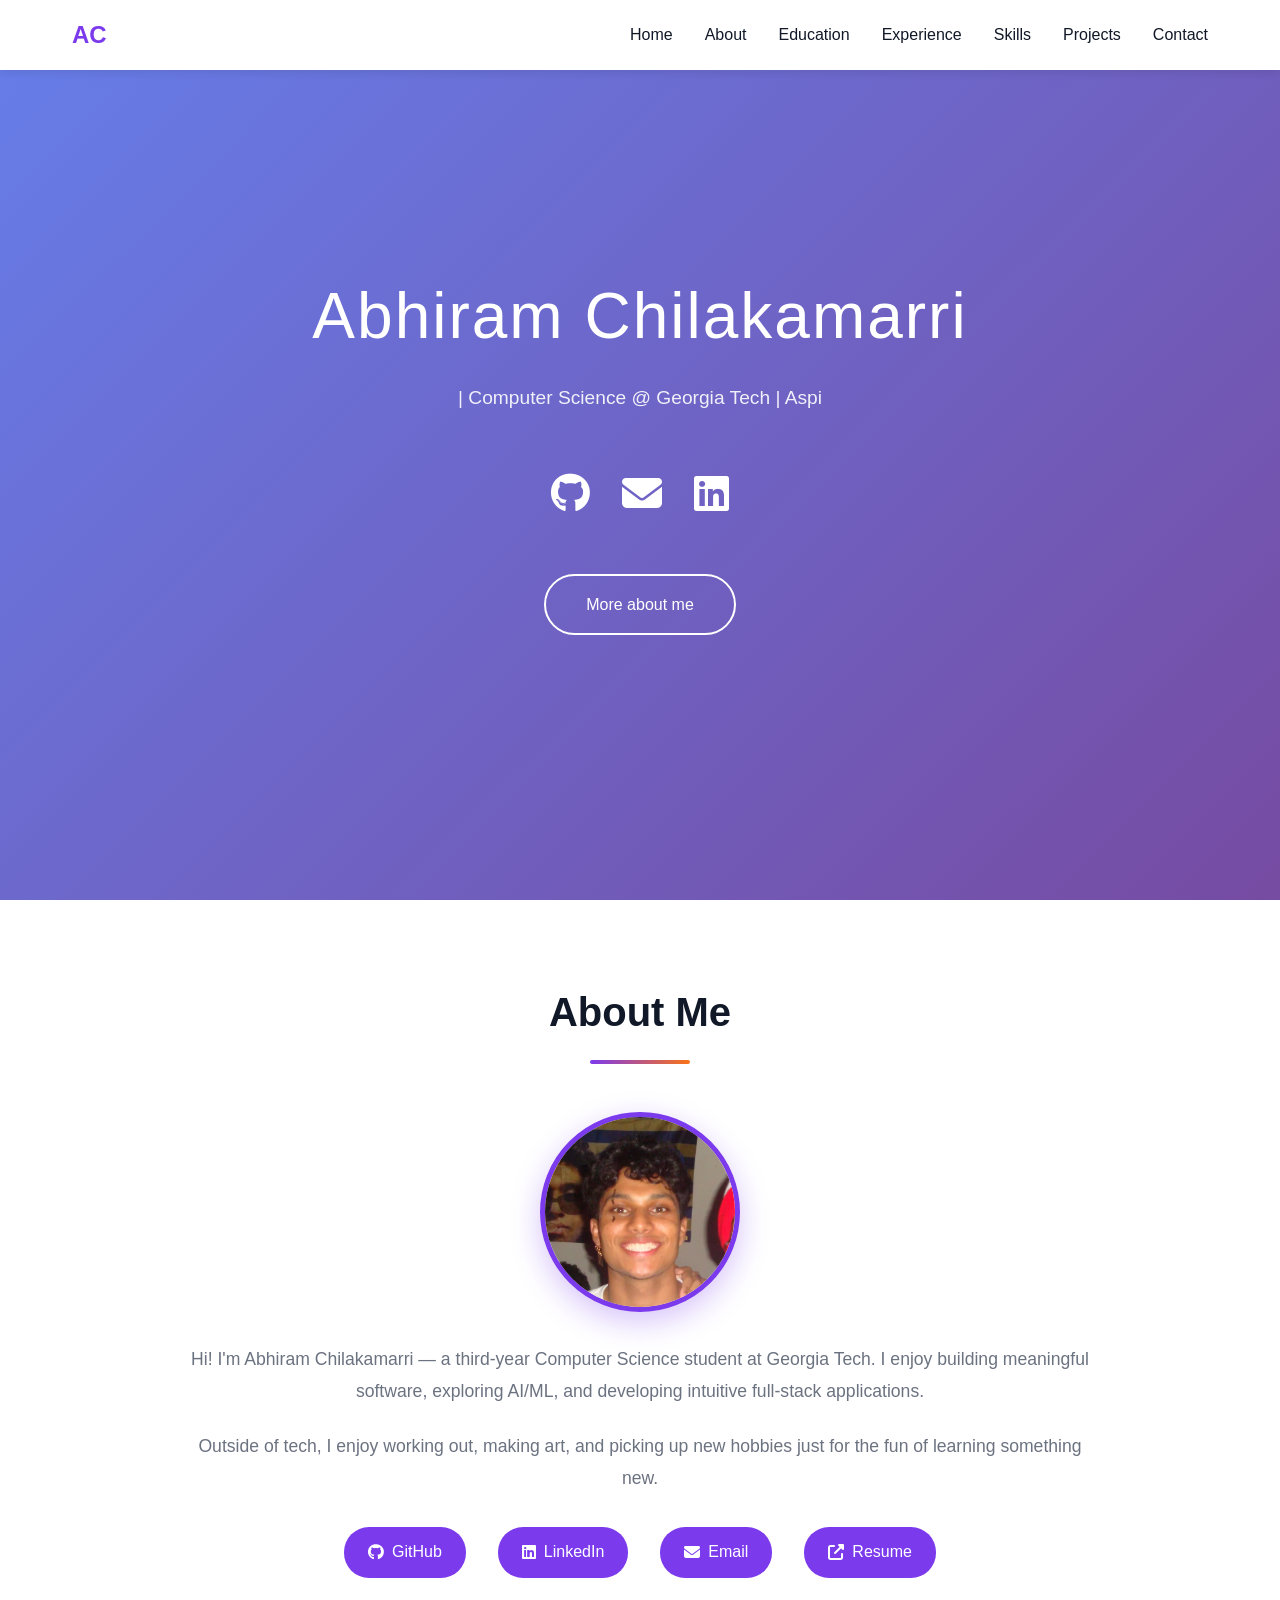
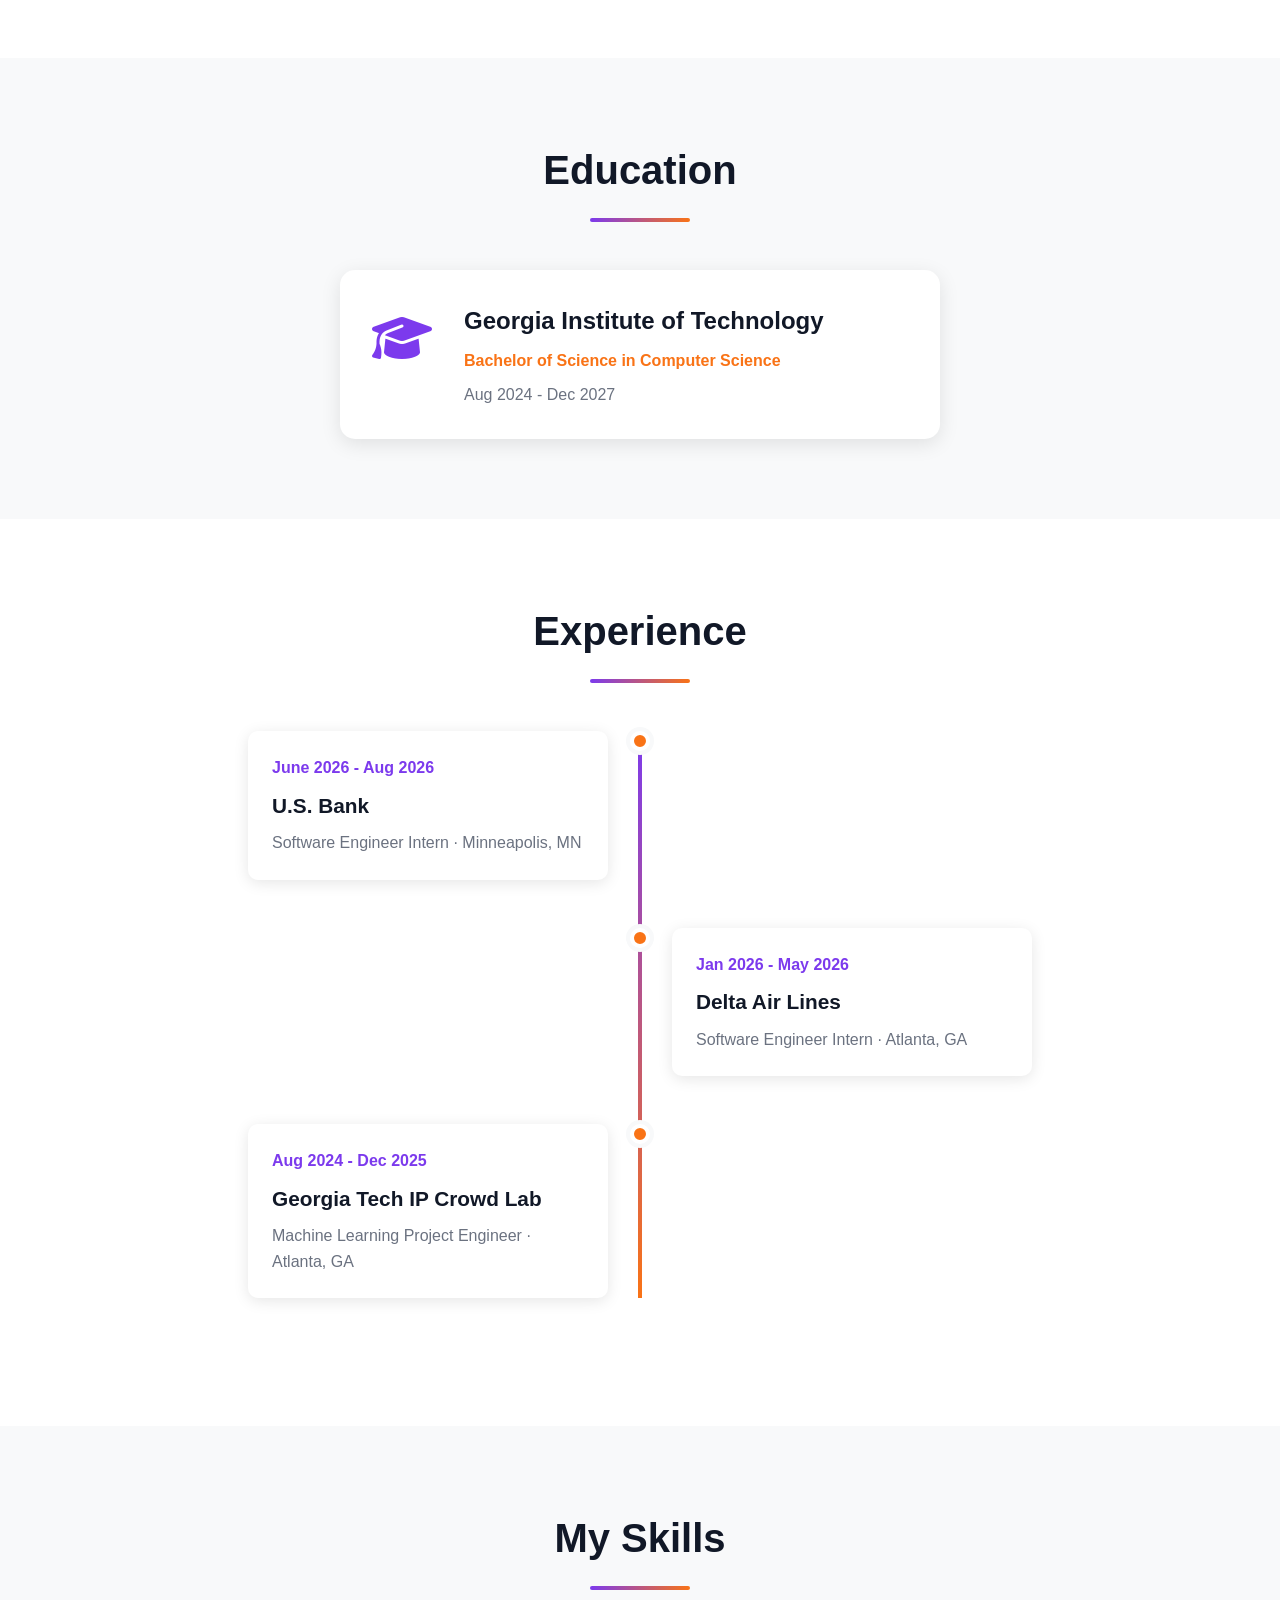
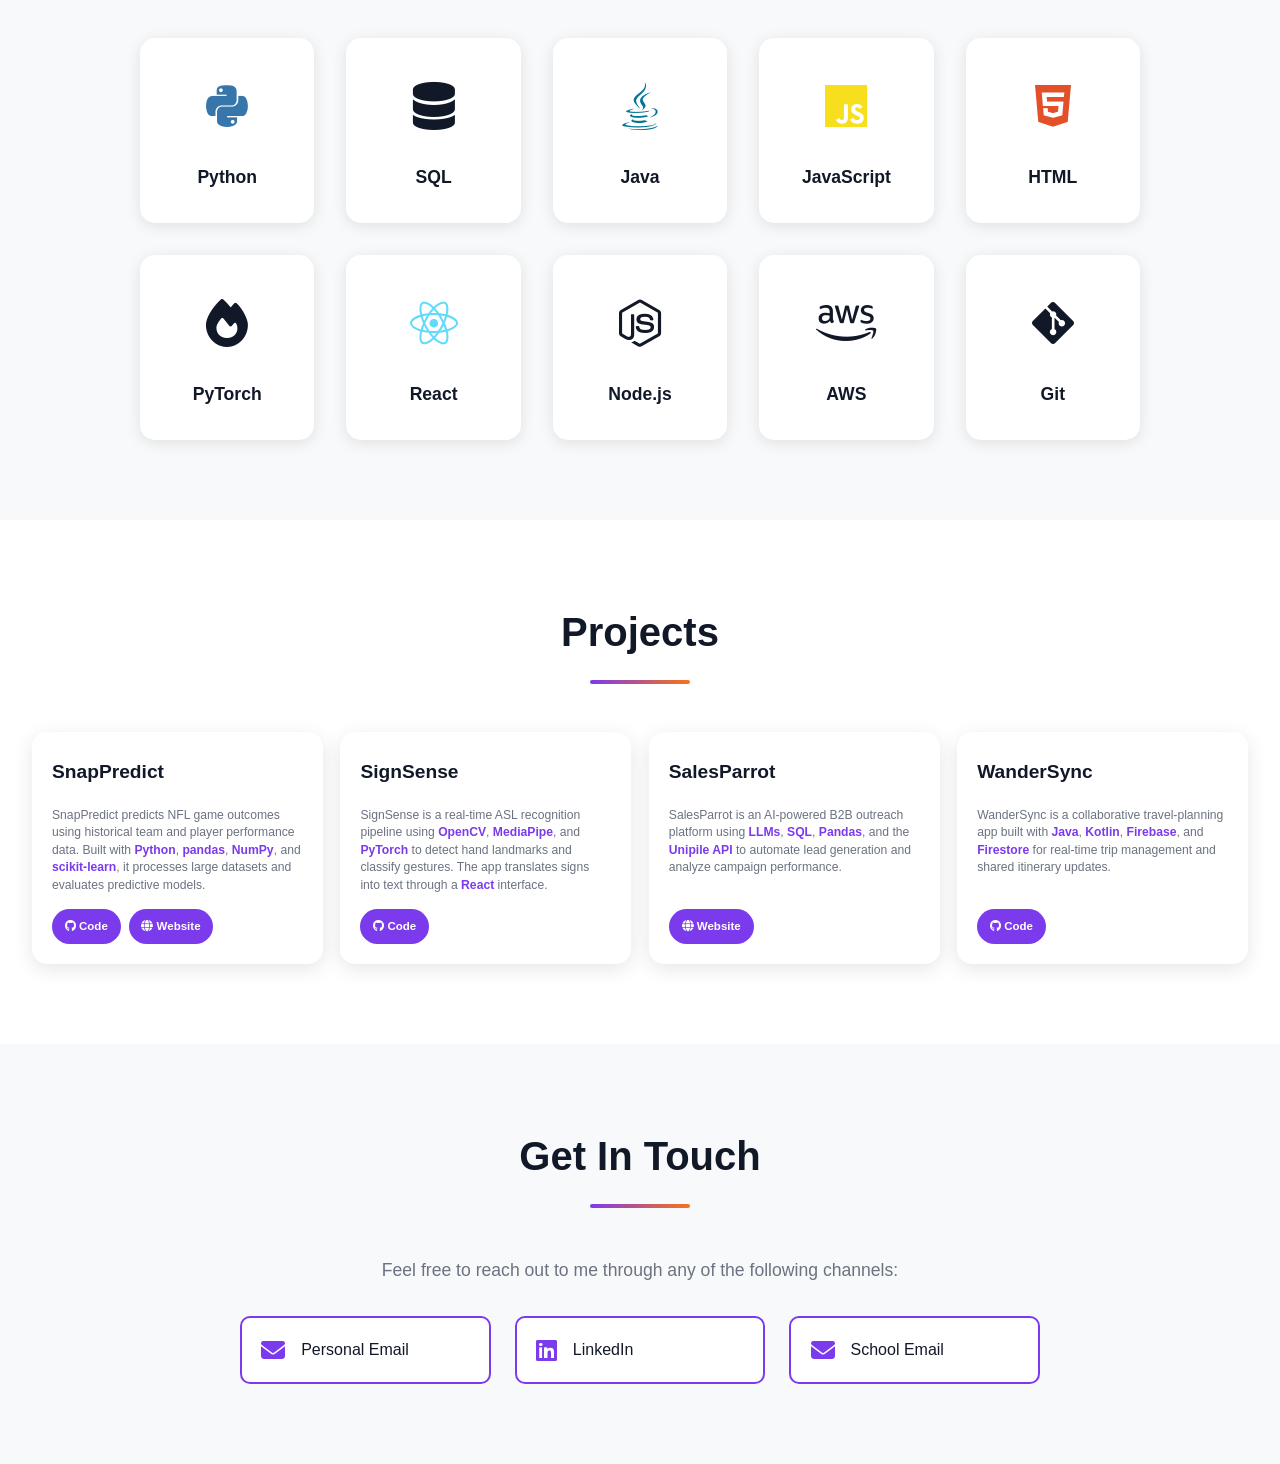
==== commit 6f681471: "Update education date in index.html" ====
--- a/index.html
+++ b/index.html
@@ -81,7 +81,7 @@
                 <div class="education-details">
                     <h3>Georgia Institute of Technology</h3>
                     <p class="education-degree">Bachelor of Science in Computer Science</p>
-                    <p class="education-date"> Aug 2023 - May 2027 </p>
+                    <p class="education-date"> Aug 2024 - Dec 2027 </p>
                 </div>
             </div>
         </div>
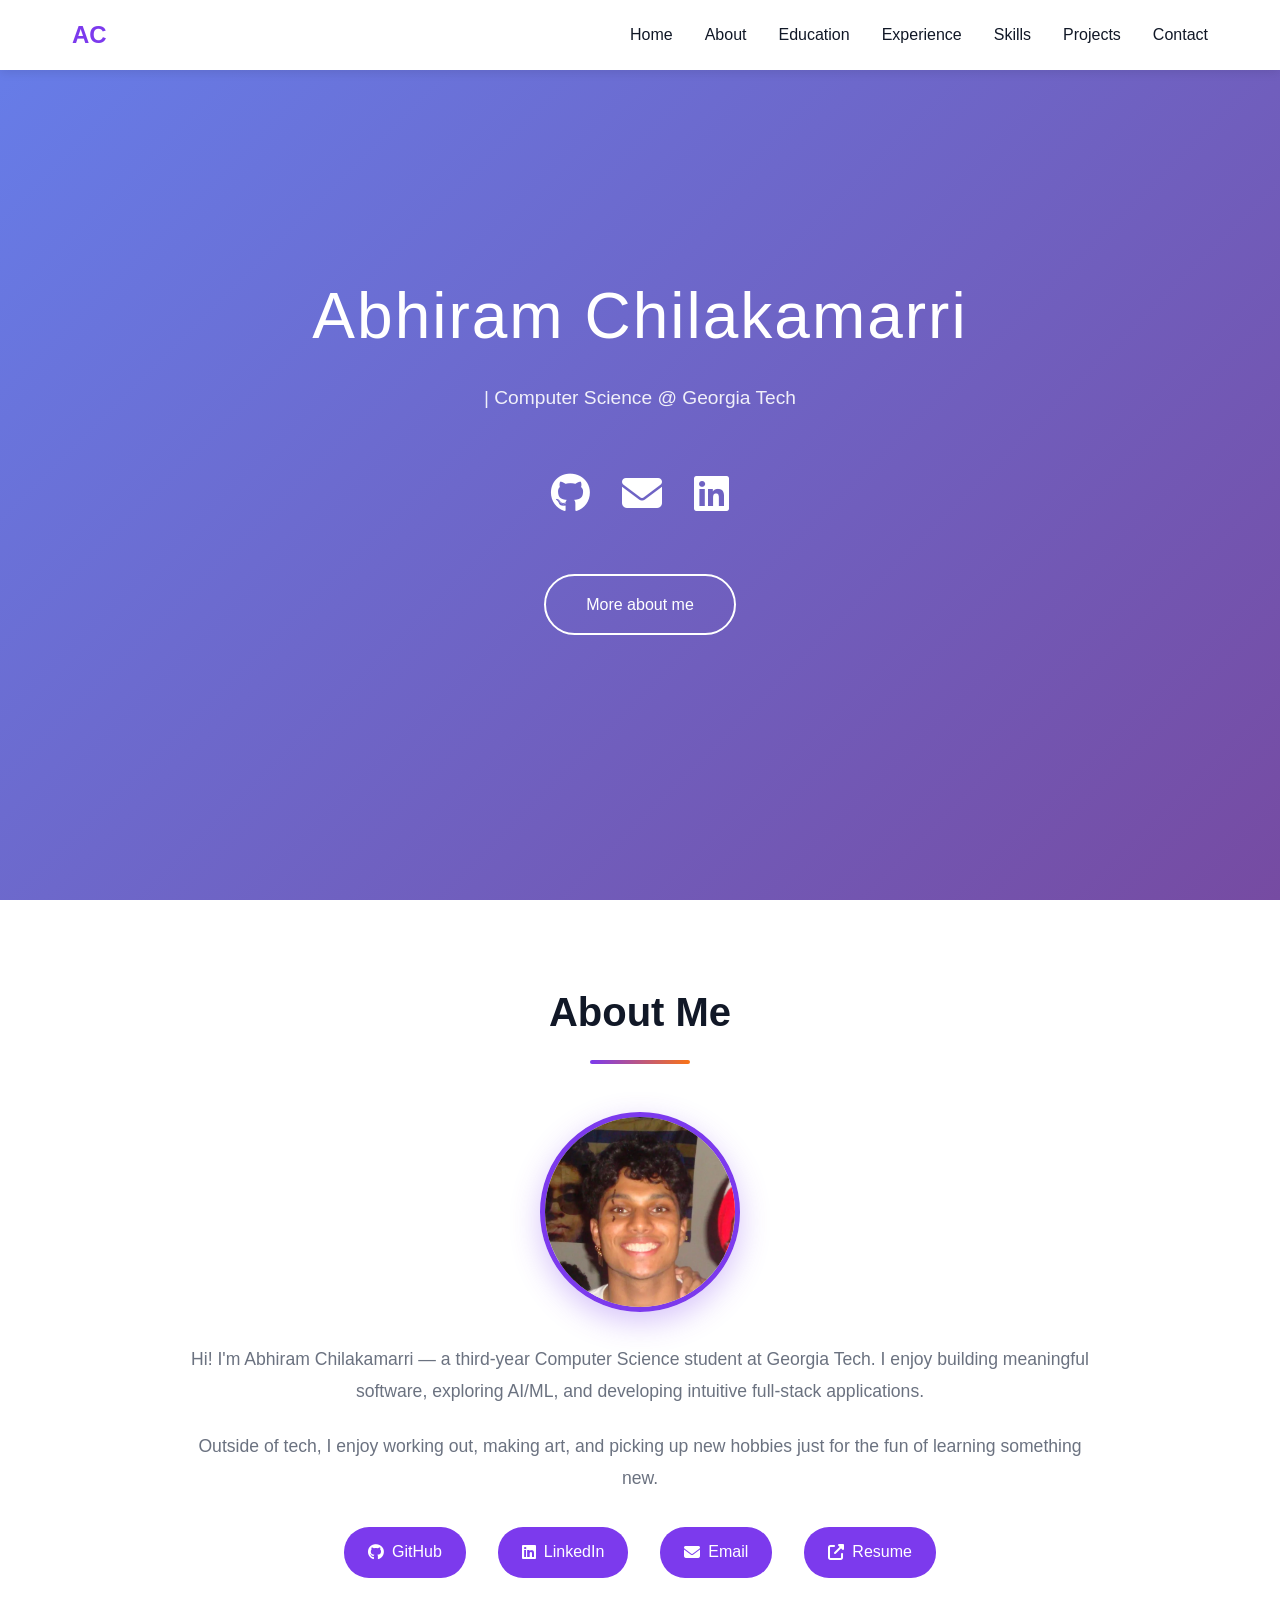
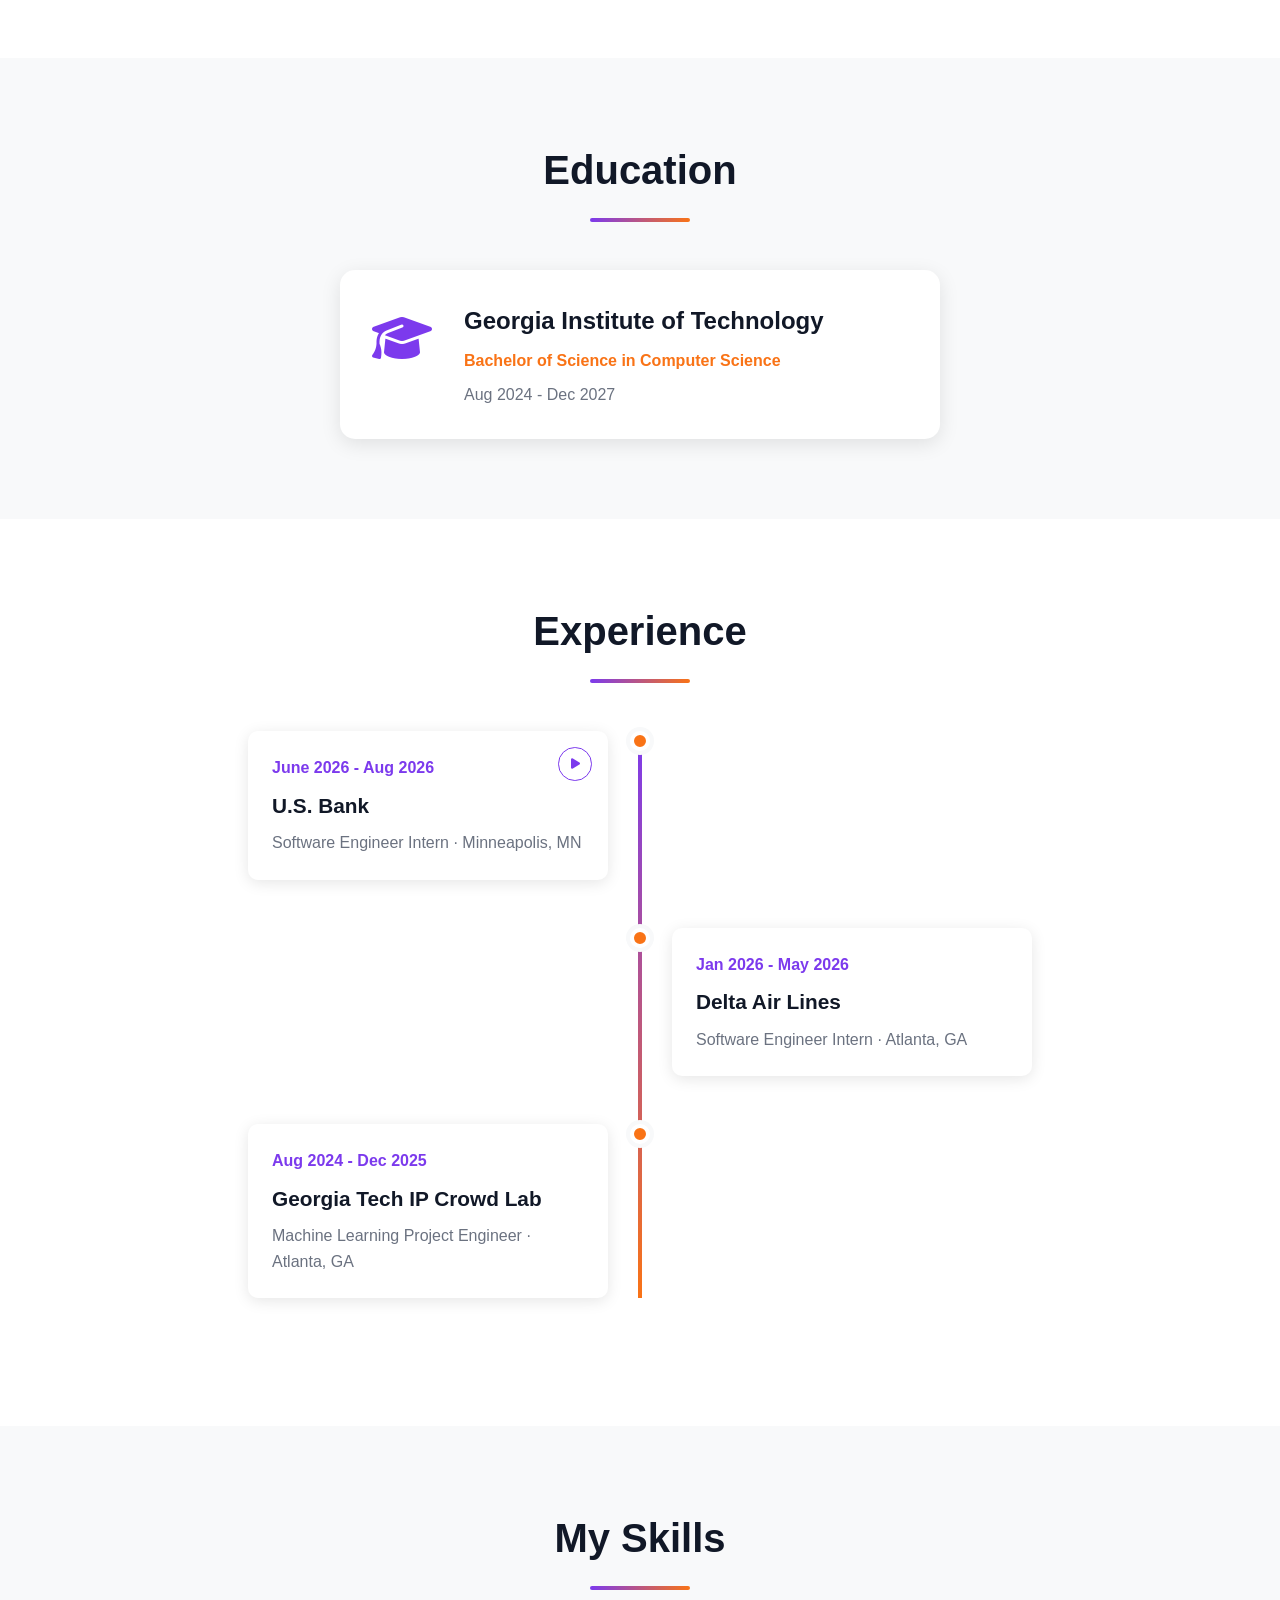
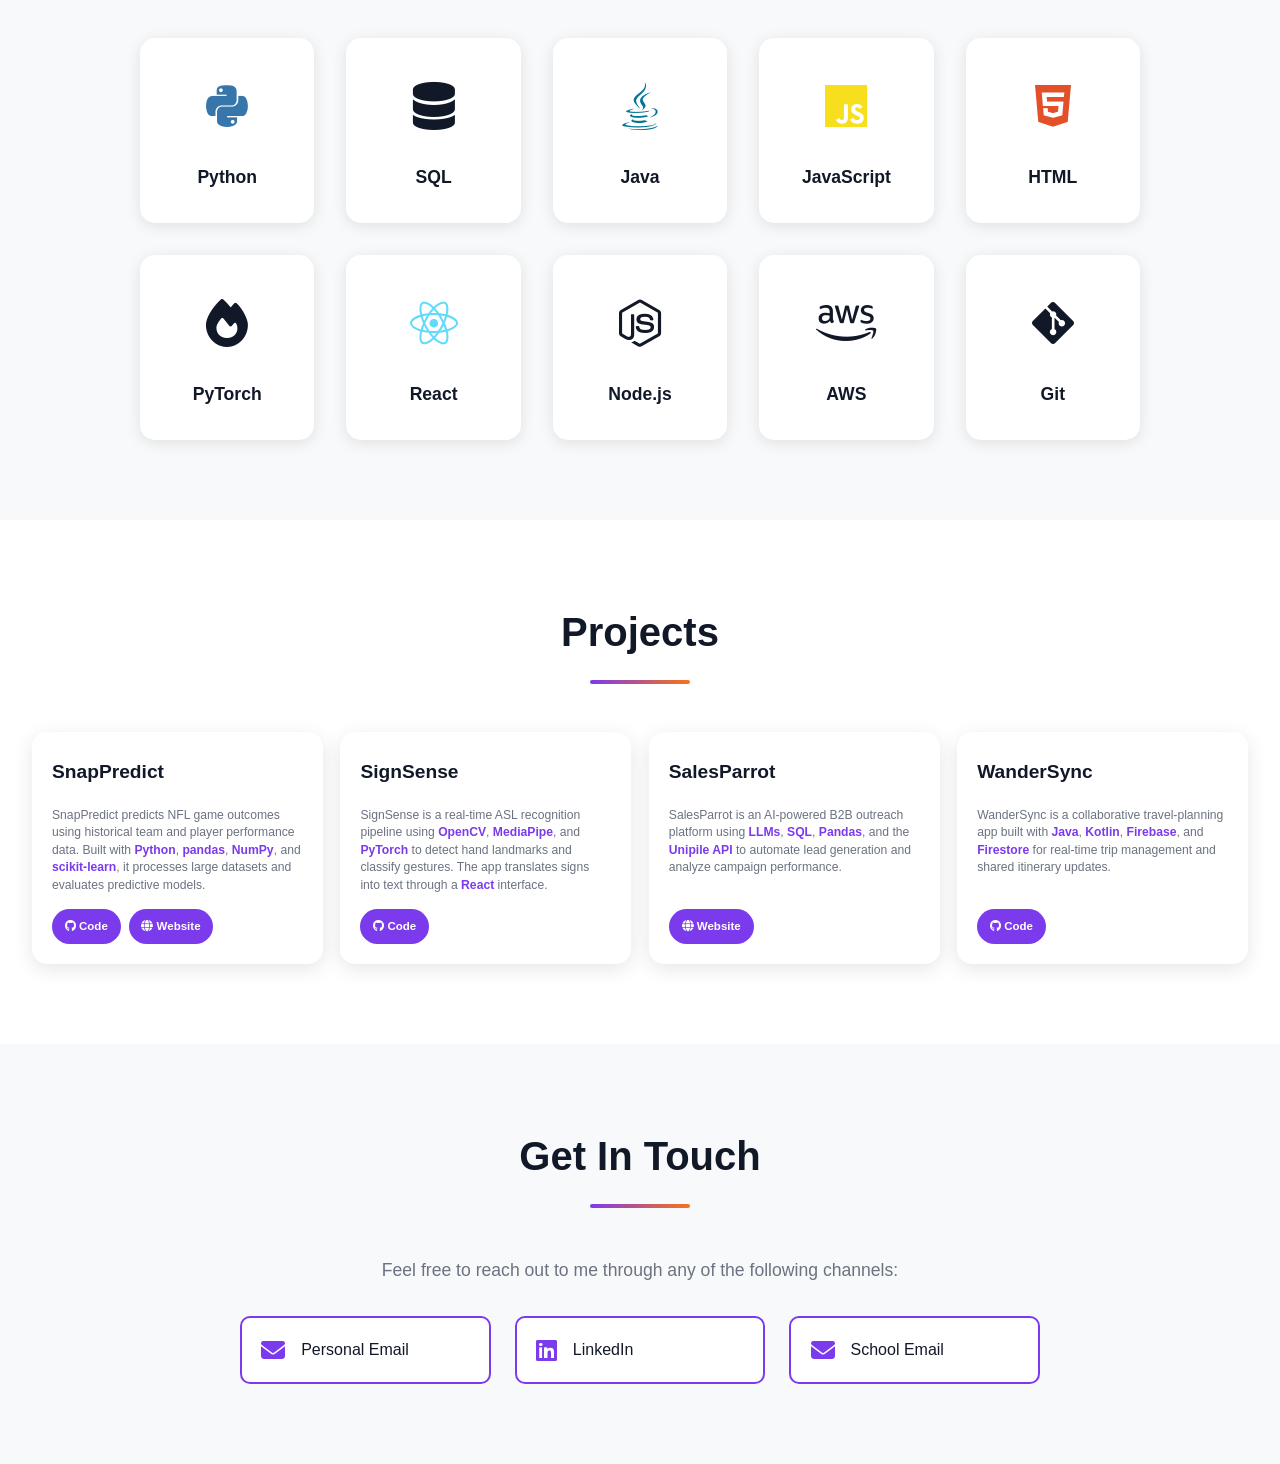
==== commit 0b24716c: "Add U.S. Bank AI governance demo" ====
--- a/index.html
+++ b/index.html
@@ -96,7 +96,10 @@
                     <div class="timeline-dot"></div>
                     <div class="timeline-content">
                         <div class="timeline-date">June 2026 - Aug 2026</div>
-                        <h3>U.S. Bank</h3>
+                        <div class="timeline-heading">
+                            <h3>U.S. Bank</h3>
+                            <a href="governance_agent/" class="demo-button" aria-label="Open AI Governance Agent" title="Open AI Governance Agent"><i class="fas fa-play"></i></a>
+                        </div>
                         <p>Software Engineer Intern · Minneapolis, MN</p>
                     </div>
                 </div>
--- a/styles.css
+++ b/styles.css
@@ -303,6 +303,7 @@
 }
 
 .timeline-content {
+    position: relative;
     background: var(--white);
     padding: 1.5rem;
     border-radius: 10px;
@@ -326,6 +327,50 @@
     font-size: 1.3rem;
     color: var(--text-dark);
     margin-bottom: 0.5rem;
+}
+
+.timeline-heading {
+    display: flex;
+    align-items: center;
+    gap: 1rem;
+}
+
+.timeline-heading h3 {
+    margin-bottom: 0.5rem;
+}
+
+.demo-button,
+.back-link {
+    display: inline-flex;
+    align-items: center;
+    gap: 0.4rem;
+    color: var(--primary-purple);
+    font-size: 0.75rem;
+    font-weight: 700;
+    text-decoration: none;
+    text-transform: uppercase;
+    white-space: nowrap;
+}
+
+.demo-button {
+    position: absolute;
+    top: 1rem;
+    right: 1rem;
+    display: inline-flex;
+    width: 2.1rem;
+    height: 2.1rem;
+    align-items: center;
+    justify-content: center;
+    padding: 0;
+    border: 1px solid var(--primary-purple);
+    border-radius: 50%;
+    background: transparent;
+    transition: all 0.3s;
+}
+
+.demo-button:hover {
+    background: var(--primary-purple);
+    color: var(--white);
 }
 
 .timeline-content p {
@@ -467,6 +512,169 @@
     background: var(--primary-orange);
 }
 
+/* Governance demo */
+.governance-demo {
+    background: #f3f1ff;
+}
+
+.demo-header,
+.governance-result-heading {
+    display: flex;
+    align-items: flex-start;
+    justify-content: space-between;
+    gap: 2rem;
+}
+
+.demo-kicker {
+    margin-bottom: 0.7rem;
+    color: var(--primary-purple);
+    font-size: 0.75rem;
+    font-weight: 700;
+    letter-spacing: 0.08em;
+    text-transform: uppercase;
+}
+
+.governance-demo .section-title {
+    margin-bottom: 0.8rem;
+    text-align: left;
+}
+
+.governance-demo .section-title::after {
+    margin: 0.8rem 0;
+}
+
+.demo-intro {
+    max-width: 650px;
+    color: var(--text-light);
+    font-size: 1.05rem;
+}
+
+.back-link {
+    padding-top: 0.4rem;
+}
+
+.governance-form {
+    max-width: 900px;
+    margin-top: 2.5rem;
+    padding: 1.5rem;
+    background: var(--white);
+    border-radius: 12px;
+    box-shadow: 0 5px 20px rgba(0, 0, 0, 0.08);
+}
+
+.governance-form label {
+    display: block;
+    margin-bottom: 0.6rem;
+    color: var(--text-dark);
+    font-weight: 700;
+}
+
+.governance-input-row {
+    display: flex;
+    gap: 0.75rem;
+}
+
+.governance-input-row input {
+    flex: 1;
+    min-width: 0;
+    padding: 0.9rem 1rem;
+    border: 1px solid #d1d5db;
+    border-radius: 6px;
+    font: inherit;
+}
+
+.governance-input-row button {
+    padding: 0.9rem 1.25rem;
+    border: 0;
+    border-radius: 6px;
+    background: var(--primary-purple);
+    color: var(--white);
+    cursor: pointer;
+    font-weight: 700;
+}
+
+.governance-input-row button:hover {
+    background: var(--primary-orange);
+}
+
+.governance-hint {
+    margin-top: 0.7rem;
+    color: var(--text-light);
+    font-size: 0.8rem;
+}
+
+.governance-results {
+    display: none;
+    max-width: 900px;
+    margin-top: 2rem;
+    padding: 1.5rem;
+    background: var(--white);
+    border-left: 4px solid var(--primary-orange);
+    box-shadow: 0 5px 20px rgba(0, 0, 0, 0.08);
+}
+
+.governance-result-heading h3 {
+    color: var(--text-dark);
+    font-size: 1.5rem;
+}
+
+.governance-result-heading span {
+    max-width: 50%;
+    overflow: hidden;
+    color: var(--text-light);
+    font-size: 0.85rem;
+    text-overflow: ellipsis;
+    white-space: nowrap;
+}
+
+.governance-stats {
+    display: grid;
+    grid-template-columns: repeat(3, 1fr);
+    gap: 0.75rem;
+    margin: 1.5rem 0;
+}
+
+.governance-stats div {
+    padding: 1rem;
+    background: #f8f9fa;
+    border-top: 3px solid var(--primary-purple);
+}
+
+.governance-stats strong,
+.governance-stats span {
+    display: block;
+}
+
+.governance-stats strong {
+    color: var(--primary-purple);
+    font-size: 1.5rem;
+}
+
+.governance-stats span {
+    color: var(--text-light);
+    font-size: 0.75rem;
+    text-transform: uppercase;
+}
+
+.governance-finding {
+    padding: 1rem;
+    border: 1px solid #e5e7eb;
+}
+
+.finding-category {
+    display: block;
+    margin-bottom: 0.4rem;
+    color: var(--primary-purple);
+    font-size: 0.7rem;
+    font-weight: 700;
+    letter-spacing: 0.08em;
+}
+
+.governance-finding p {
+    margin-top: 0.4rem;
+    color: var(--text-light);
+}
+
 /* Contact Section */
 .contact-content {
     max-width: 800px;
@@ -588,6 +796,29 @@
         flex-direction: column;
         align-items: center;
     }
+
+    .demo-header,
+    .governance-result-heading {
+        display: block;
+    }
+
+    .back-link {
+        margin-top: 1.5rem;
+    }
+
+    .governance-input-row {
+        flex-direction: column;
+    }
+
+    .governance-input-row button {
+        width: 100%;
+    }
+
+    .governance-result-heading span {
+        display: block;
+        max-width: 100%;
+        margin-top: 0.5rem;
+    }
     
     .skills-grid {
         grid-template-columns: repeat(auto-fit, minmax(120px, 1fr));
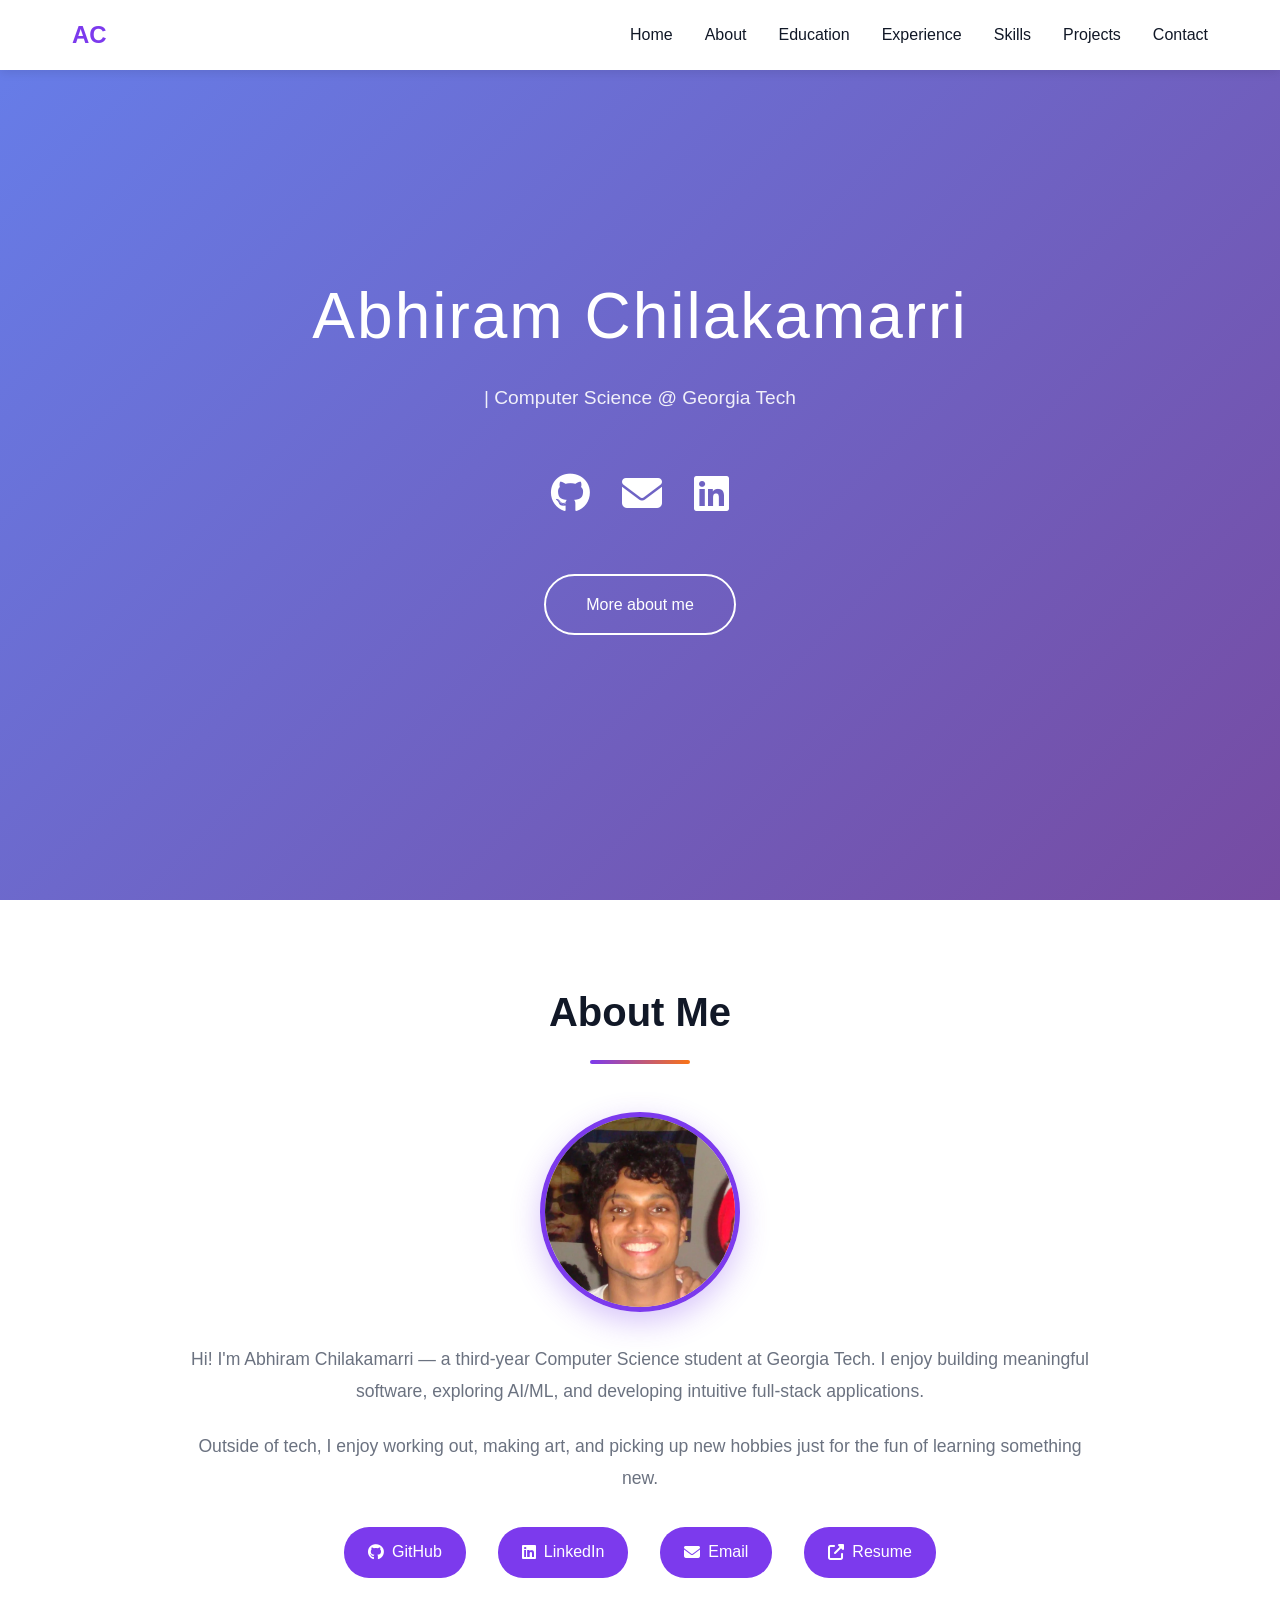
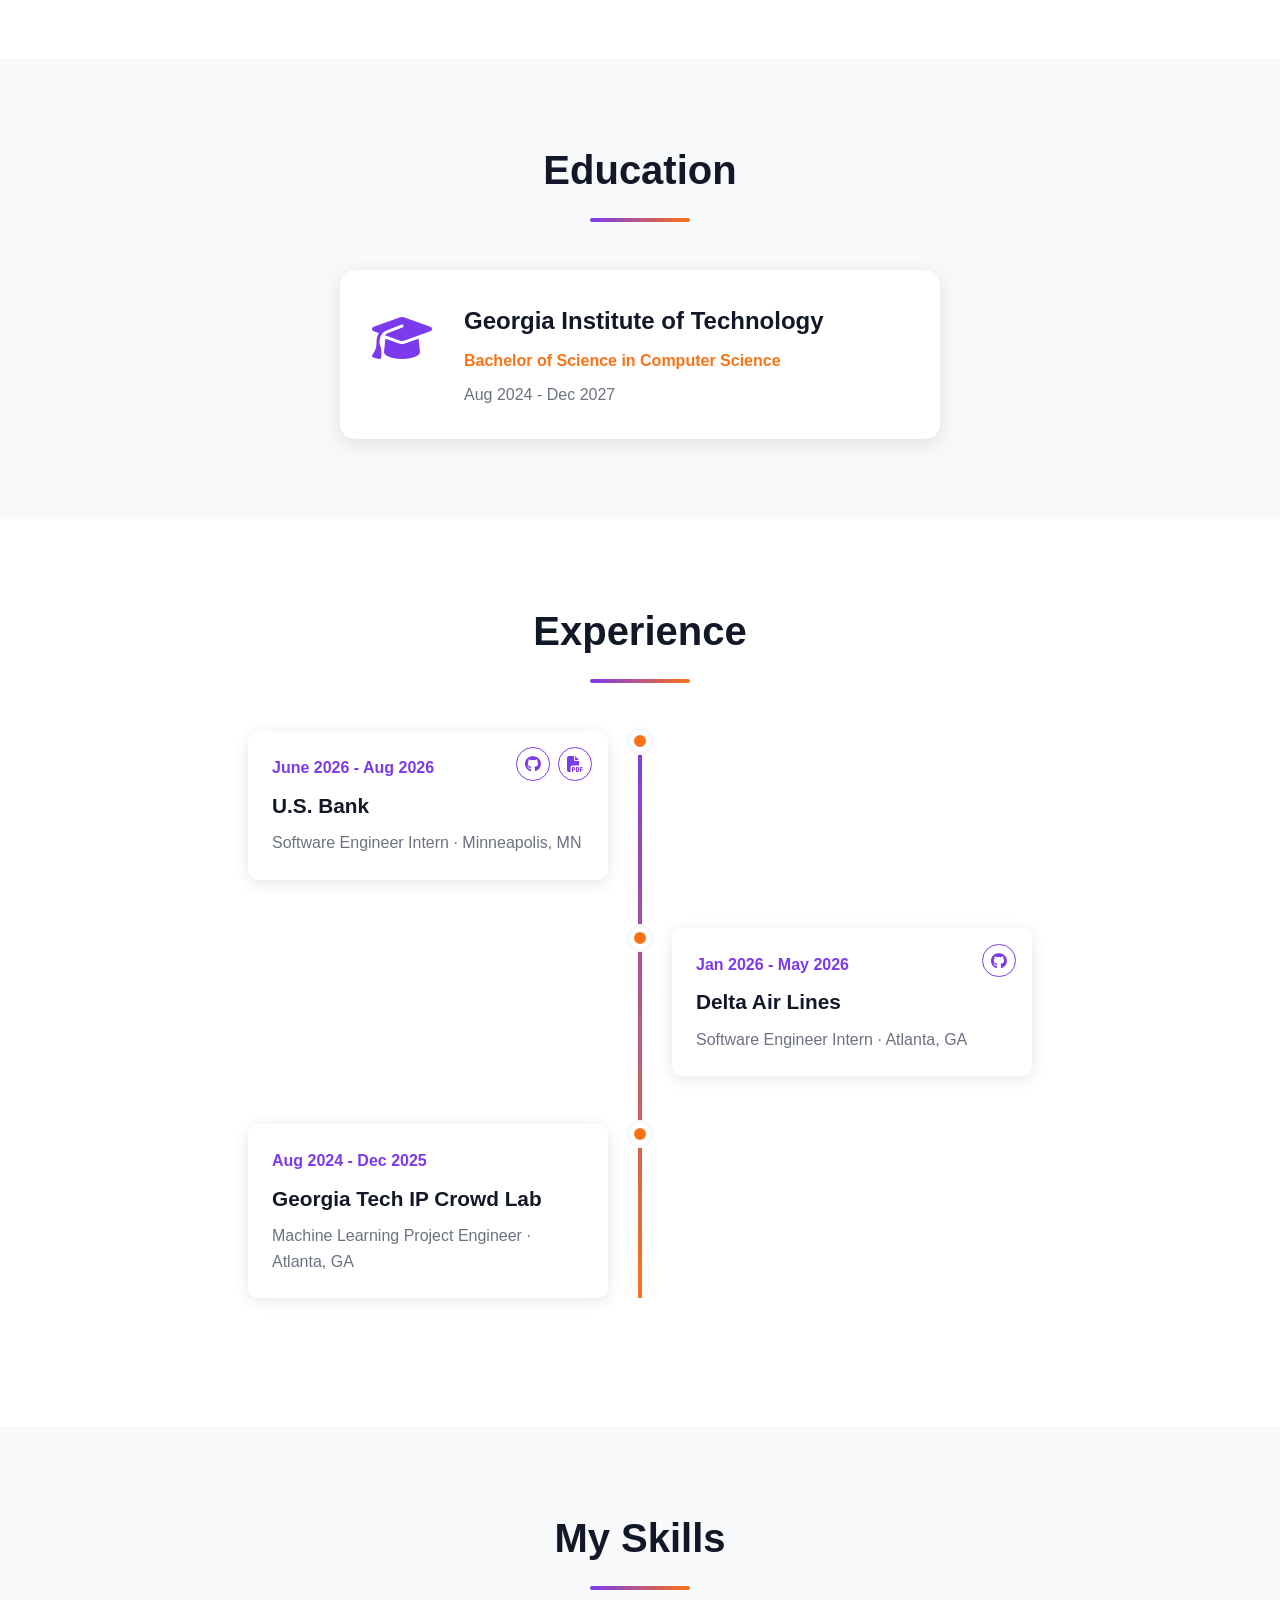
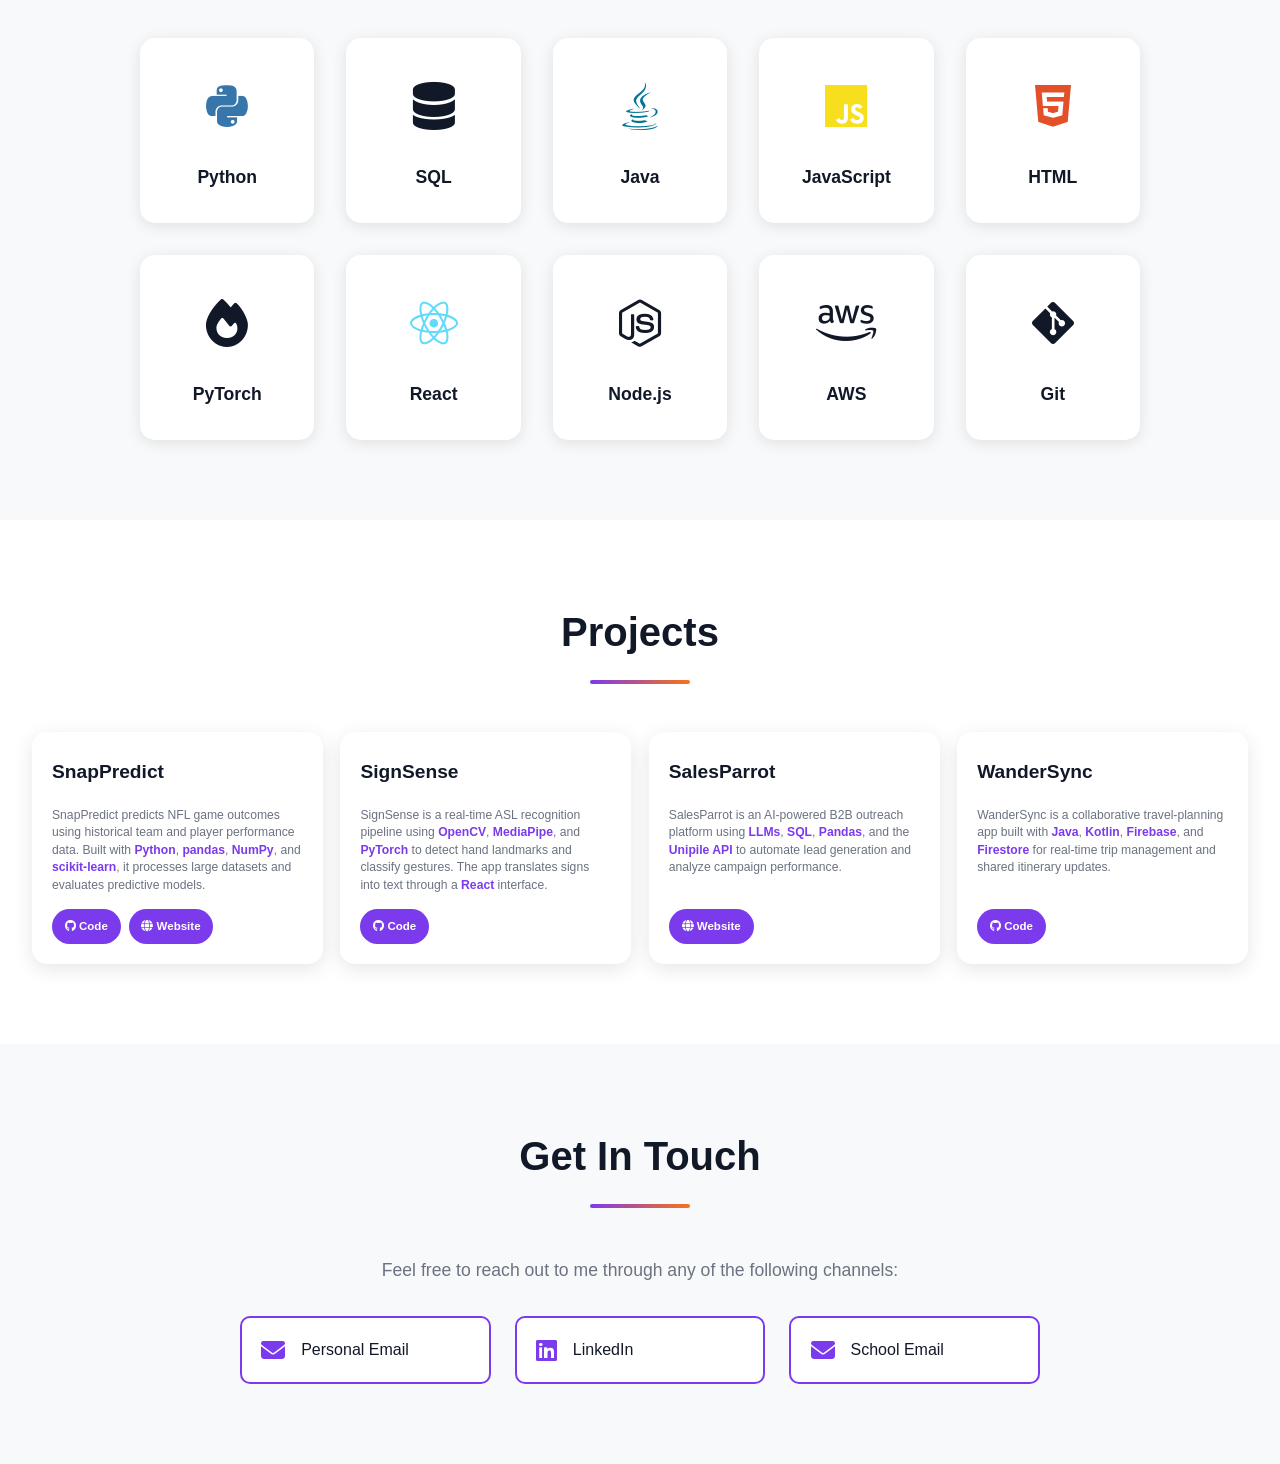
==== commit a856d1bf: "added project links for US Bank and Delta Experiences" ====
--- a/index.html
+++ b/index.html
@@ -98,7 +98,10 @@
                         <div class="timeline-date">June 2026 - Aug 2026</div>
                         <div class="timeline-heading">
                             <h3>U.S. Bank</h3>
-                            <a href="governance_agent/" class="demo-button" aria-label="Open AI Governance Agent" title="Open AI Governance Agent"><i class="fas fa-play"></i></a>
+                            <div class="experience-links">
+                                <a href="https://github.com/abhiramchil/USB-GV-Agent" target="_blank" rel="noopener noreferrer" aria-label="View AI Governance Agent on GitHub" title="View on GitHub"><i class="fab fa-github"></i></a>
+                                <a href="https://github.com/abhiramchil/USB-GV-Agent/blob/main/AI_Governance_Repository_Scanner_Summary.pdf" target="_blank" rel="noopener noreferrer" aria-label="View AI Governance Agent PDF" title="View PDF"><i class="fas fa-file-pdf"></i></a>
+                            </div>
                         </div>
                         <p>Software Engineer Intern · Minneapolis, MN</p>
                     </div>
@@ -107,7 +110,12 @@
                     <div class="timeline-dot"></div>
                     <div class="timeline-content">
                         <div class="timeline-date">Jan 2026 - May 2026</div>
-                        <h3>Delta Air Lines</h3>
+                        <div class="timeline-heading">
+                            <h3>Delta Air Lines</h3>
+                            <div class="experience-links">
+                                <a href="https://github.com/abhiramchil/Delta-Insights-Hub" target="_blank" rel="noopener noreferrer" aria-label="View Delta Insights Hub on GitHub" title="View on GitHub"><i class="fab fa-github"></i></a>
+                            </div>
+                        </div>
                         <p>Software Engineer Intern · Atlanta, GA</p>
                     </div>
                 </div>
--- a/styles.css
+++ b/styles.css
@@ -339,7 +339,6 @@
     margin-bottom: 0.5rem;
 }
 
-.demo-button,
 .back-link {
     display: inline-flex;
     align-items: center;
@@ -352,23 +351,30 @@
     white-space: nowrap;
 }
 
-.demo-button {
+.experience-links {
     position: absolute;
     top: 1rem;
     right: 1rem;
+    display: inline-flex;
+    align-items: center;
+    justify-content: center;
+    gap: 0.55rem;
+}
+
+.experience-links a {
     display: inline-flex;
     width: 2.1rem;
     height: 2.1rem;
     align-items: center;
     justify-content: center;
-    padding: 0;
     border: 1px solid var(--primary-purple);
     border-radius: 50%;
-    background: transparent;
+    color: var(--primary-purple);
+    text-decoration: none;
     transition: all 0.3s;
 }
 
-.demo-button:hover {
+.experience-links a:hover {
     background: var(--primary-purple);
     color: var(--white);
 }
